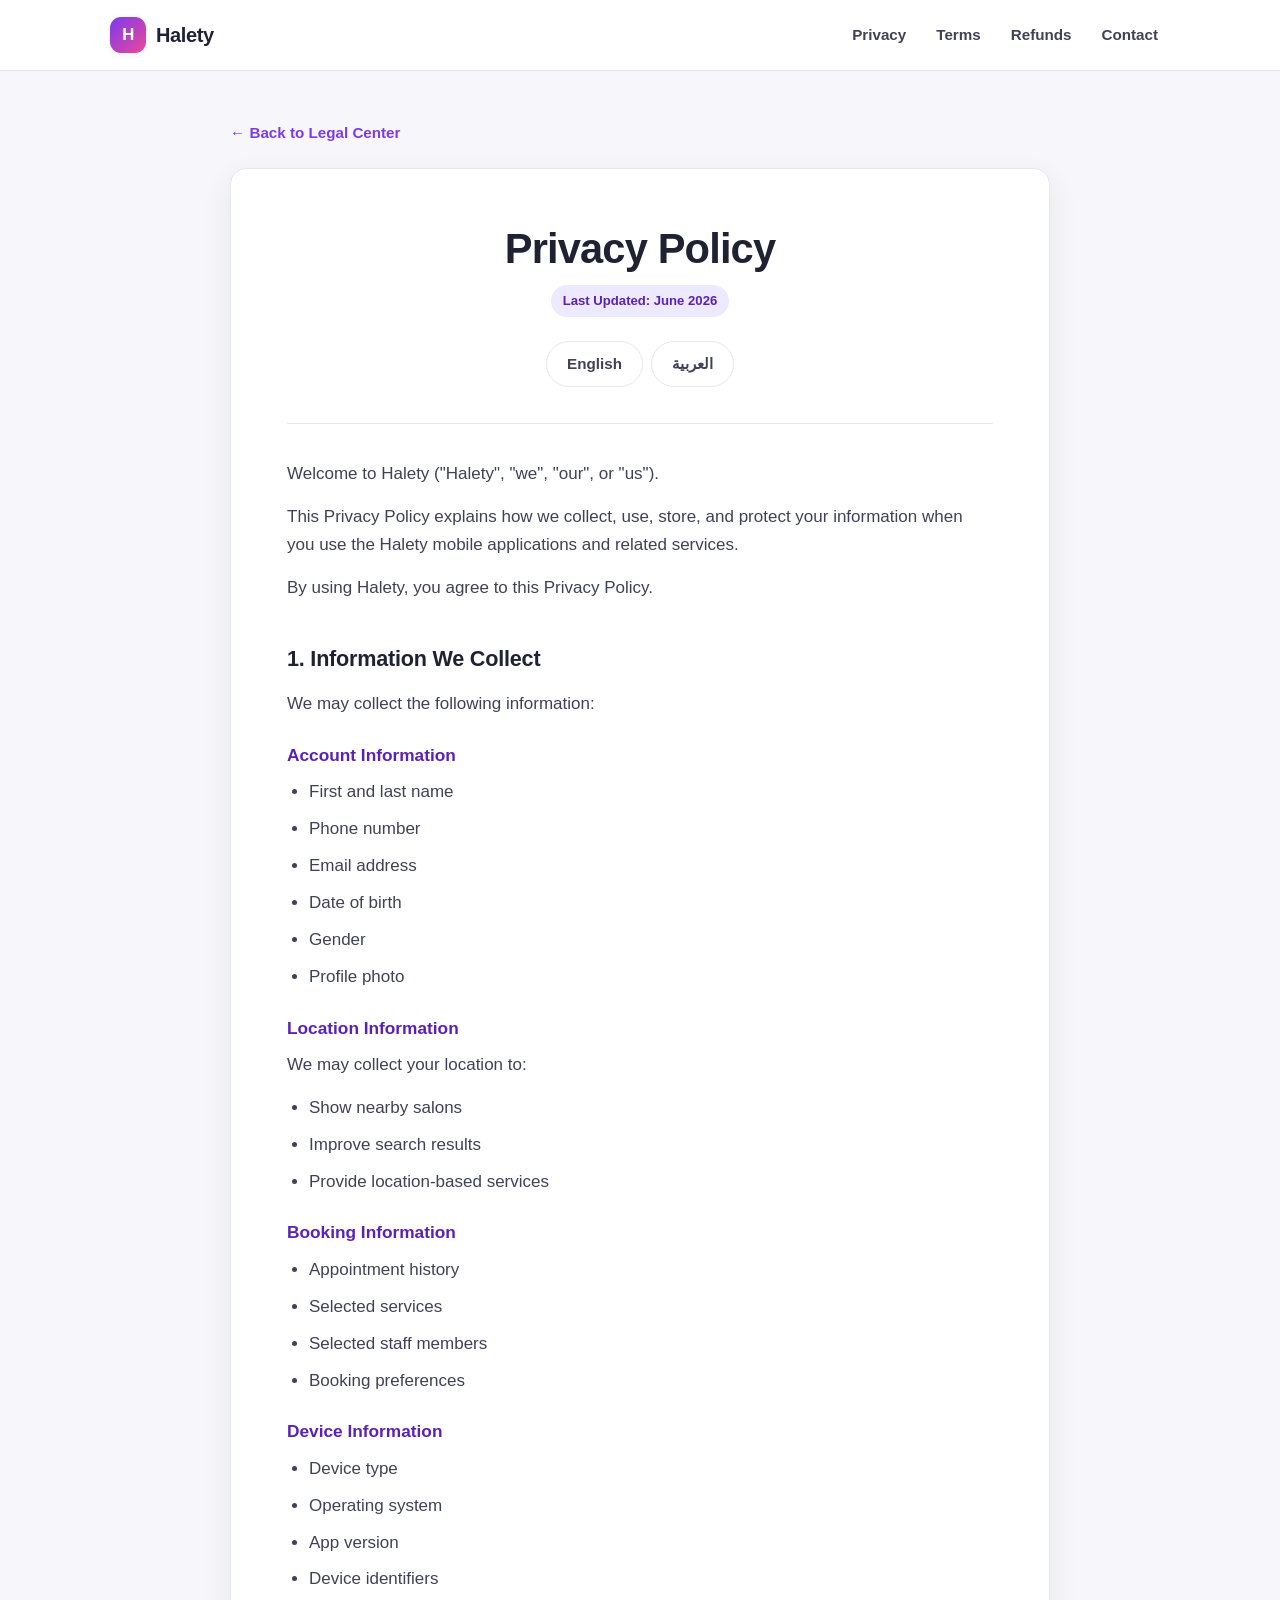
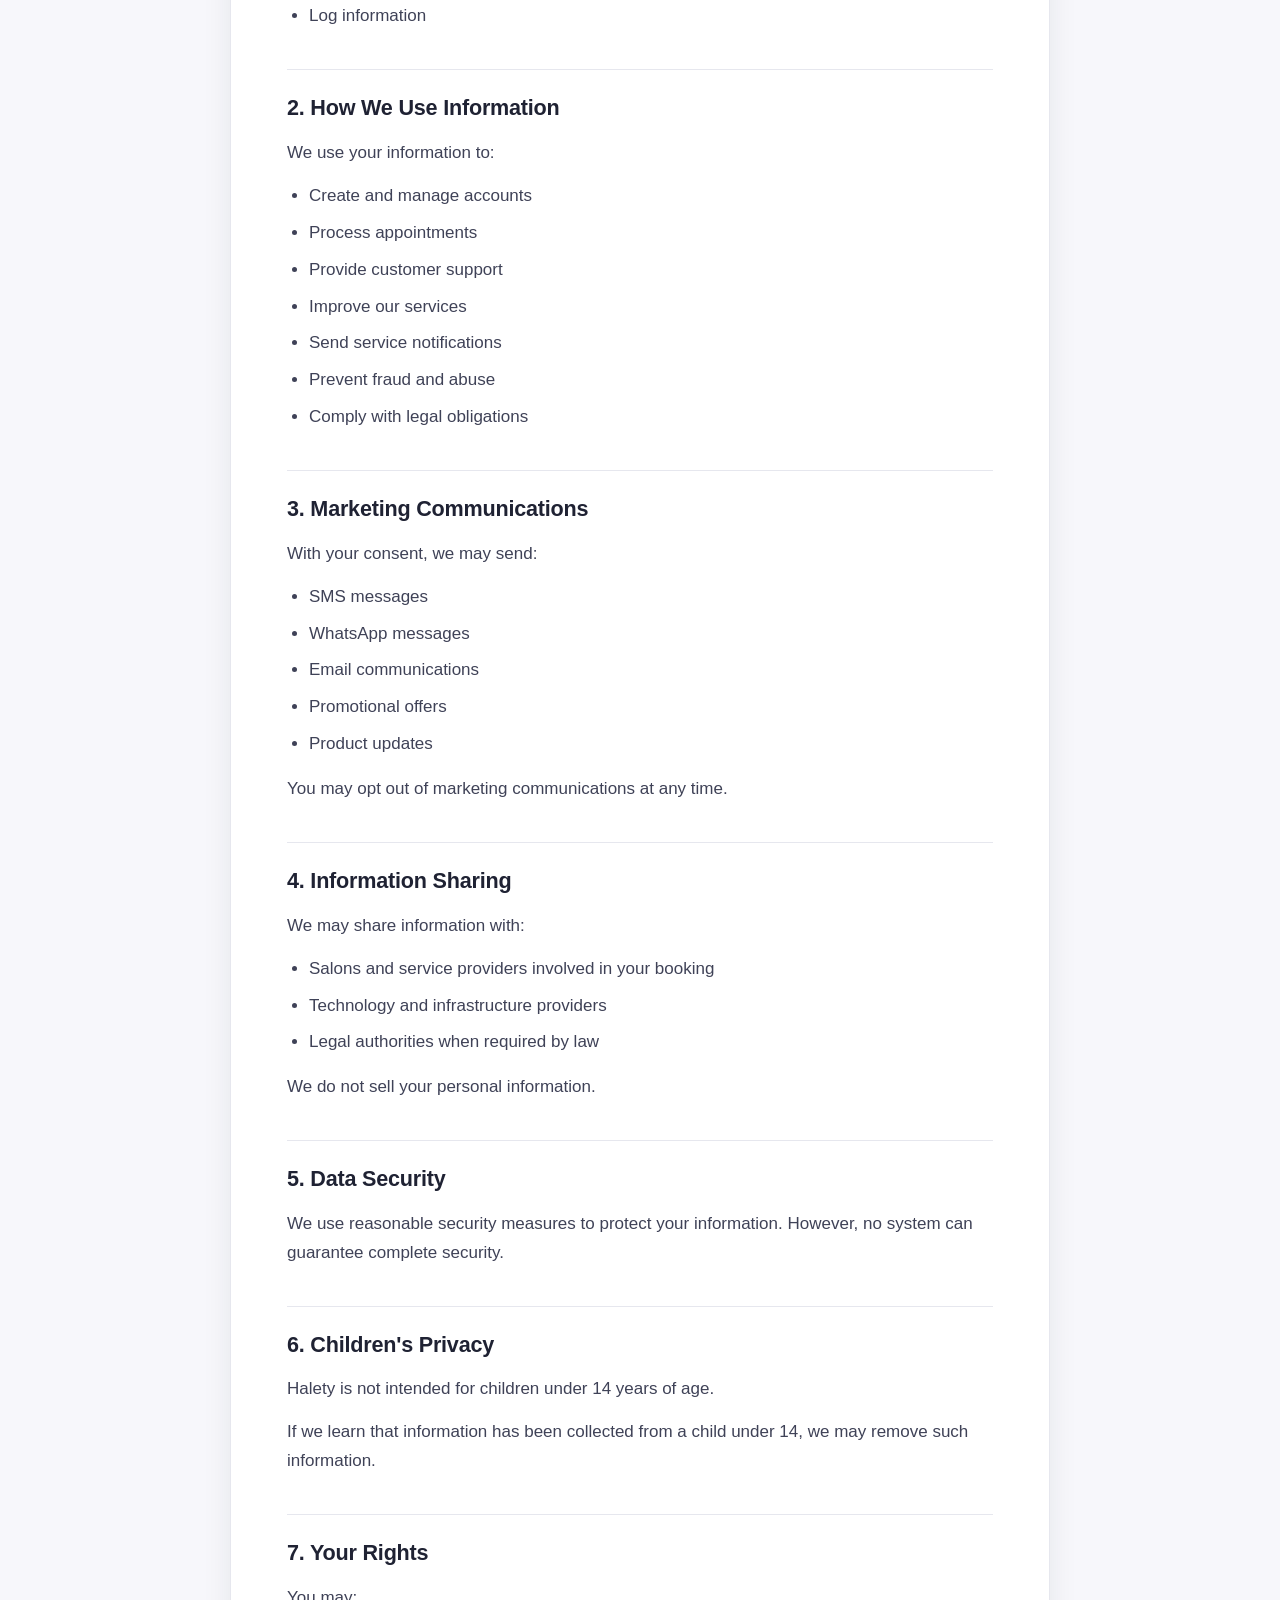
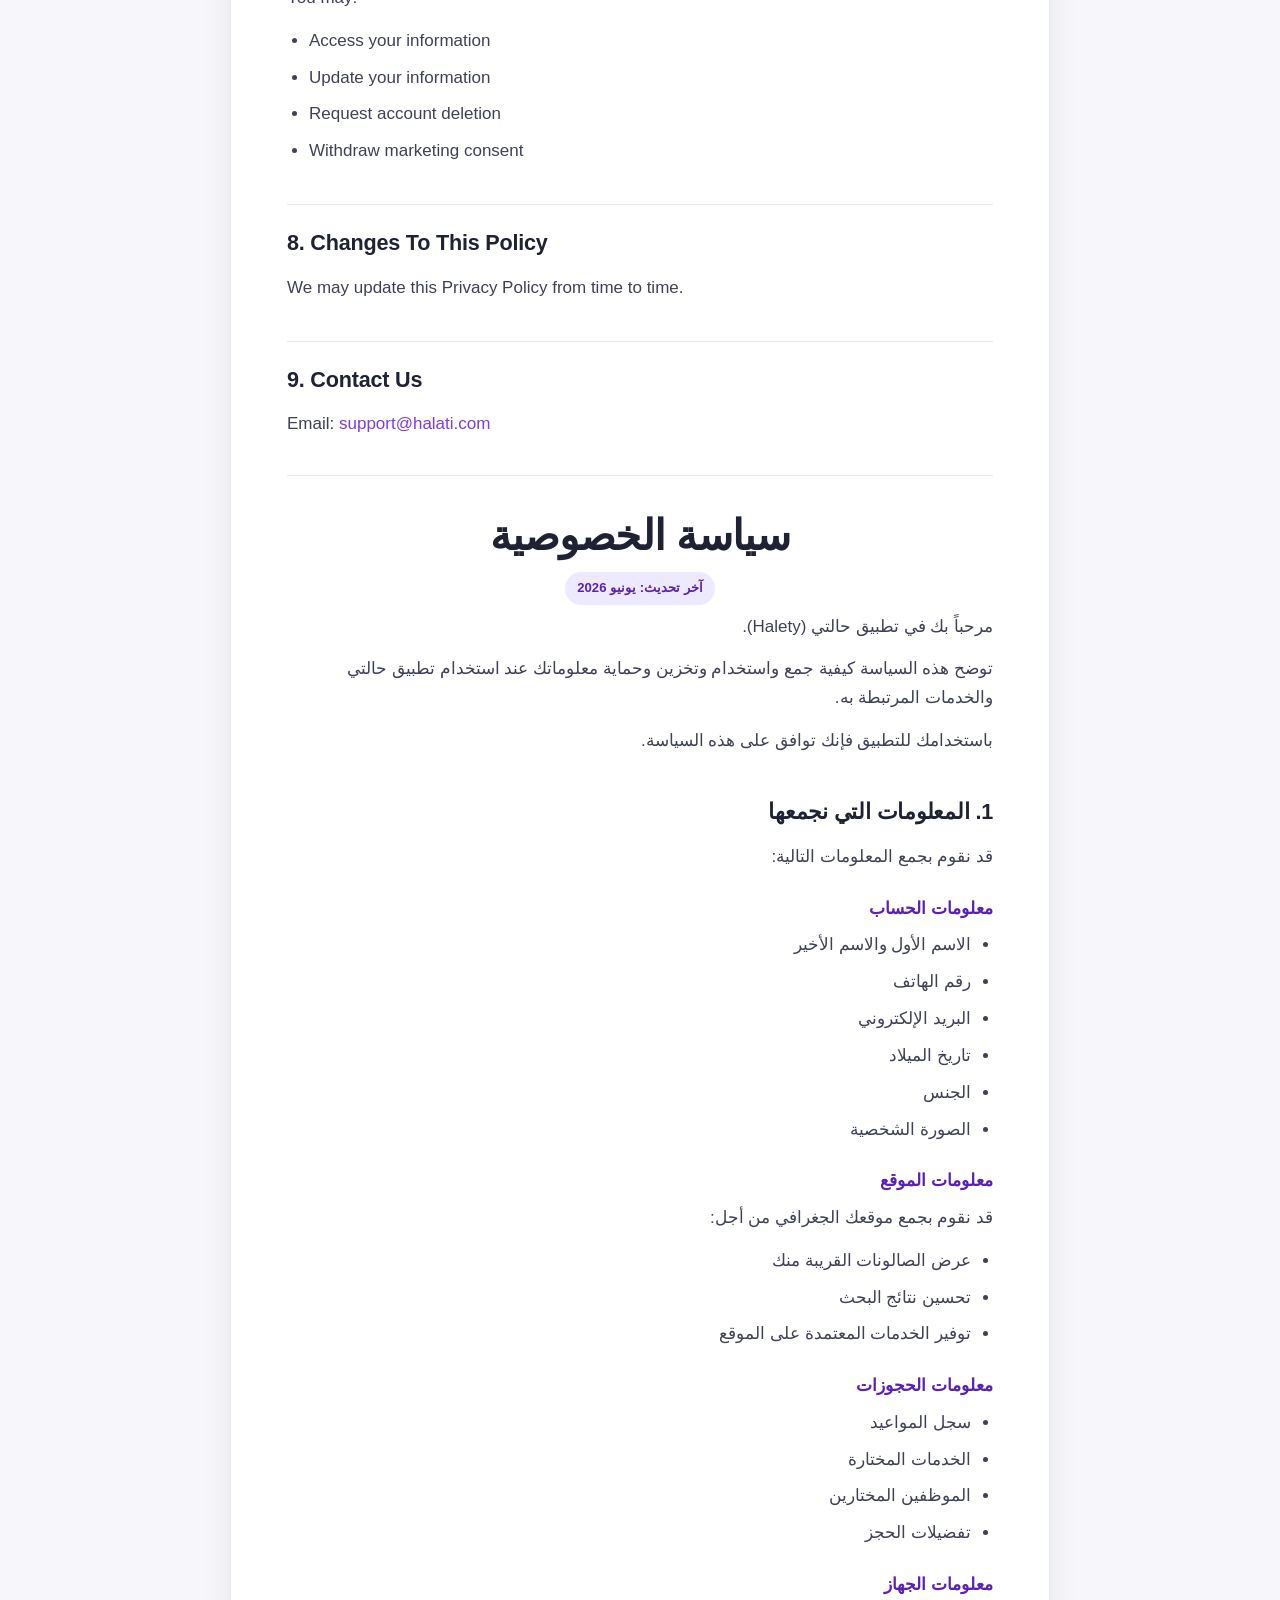
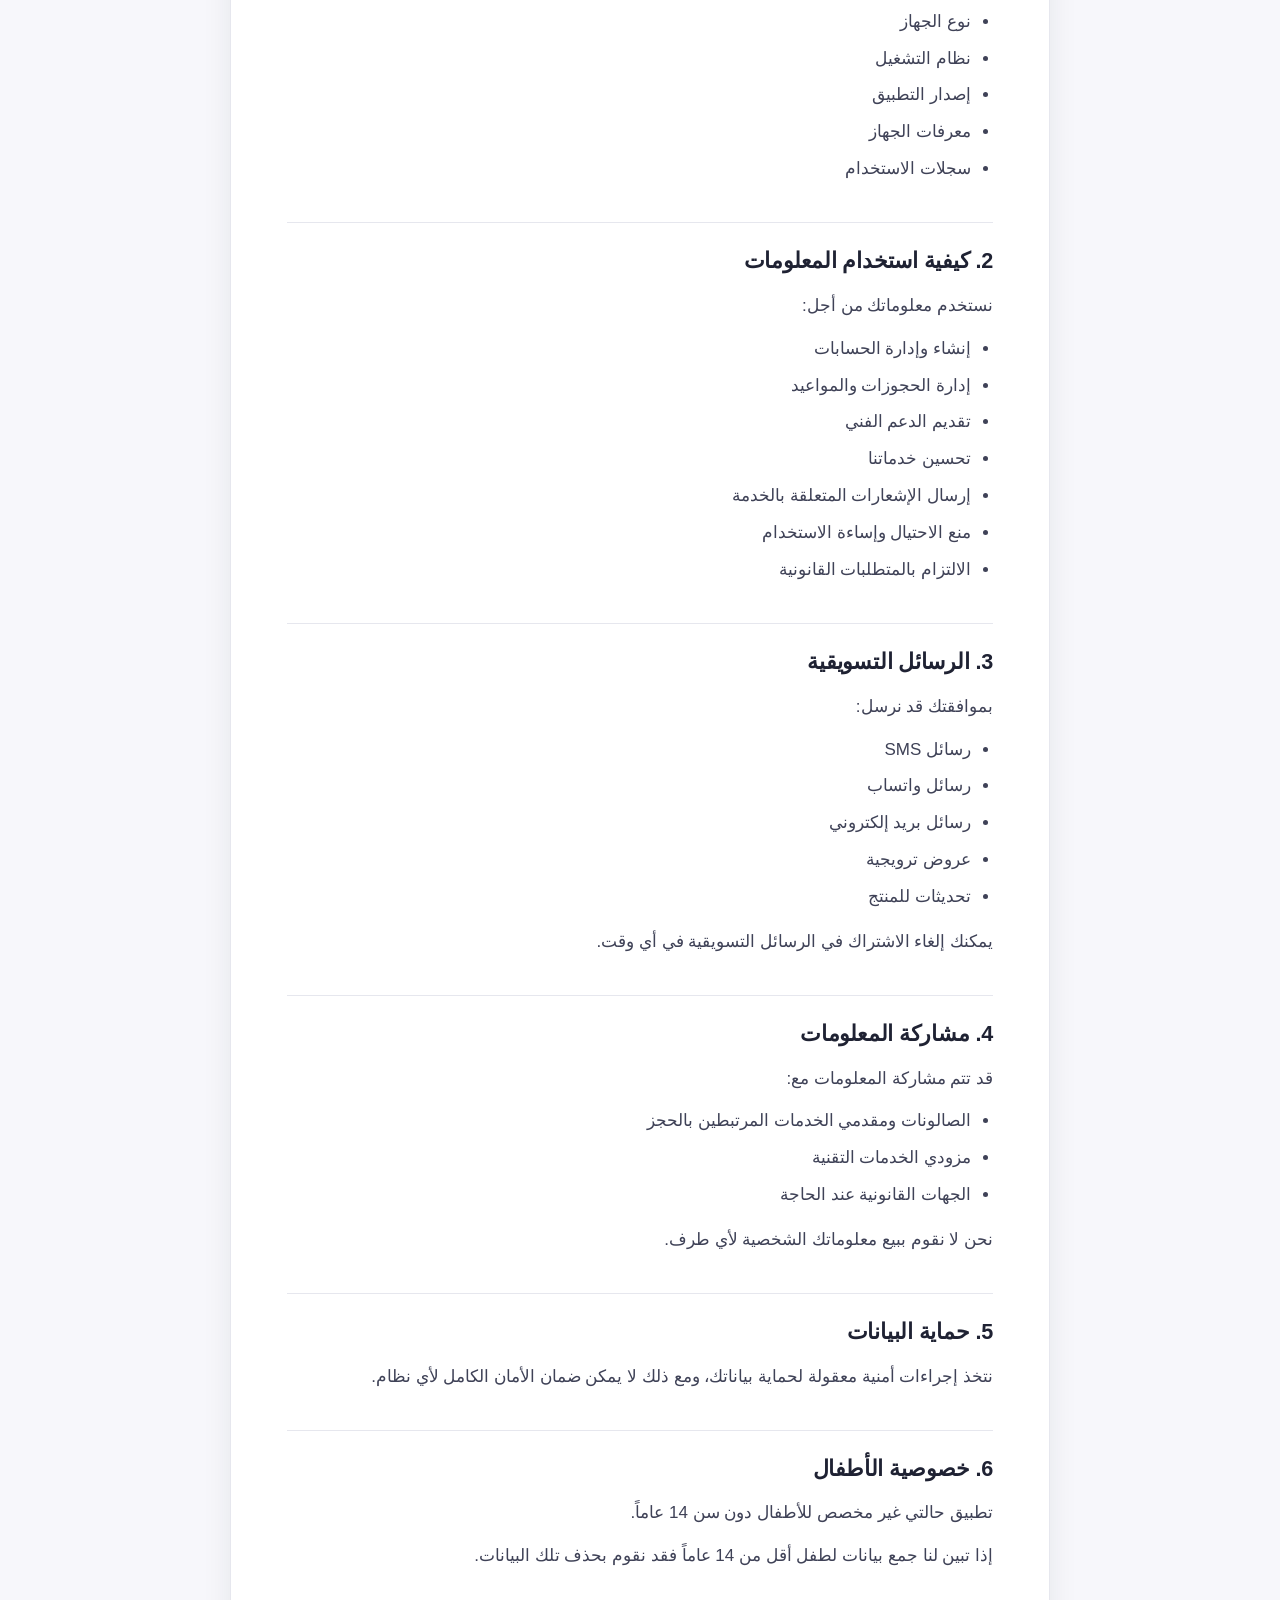
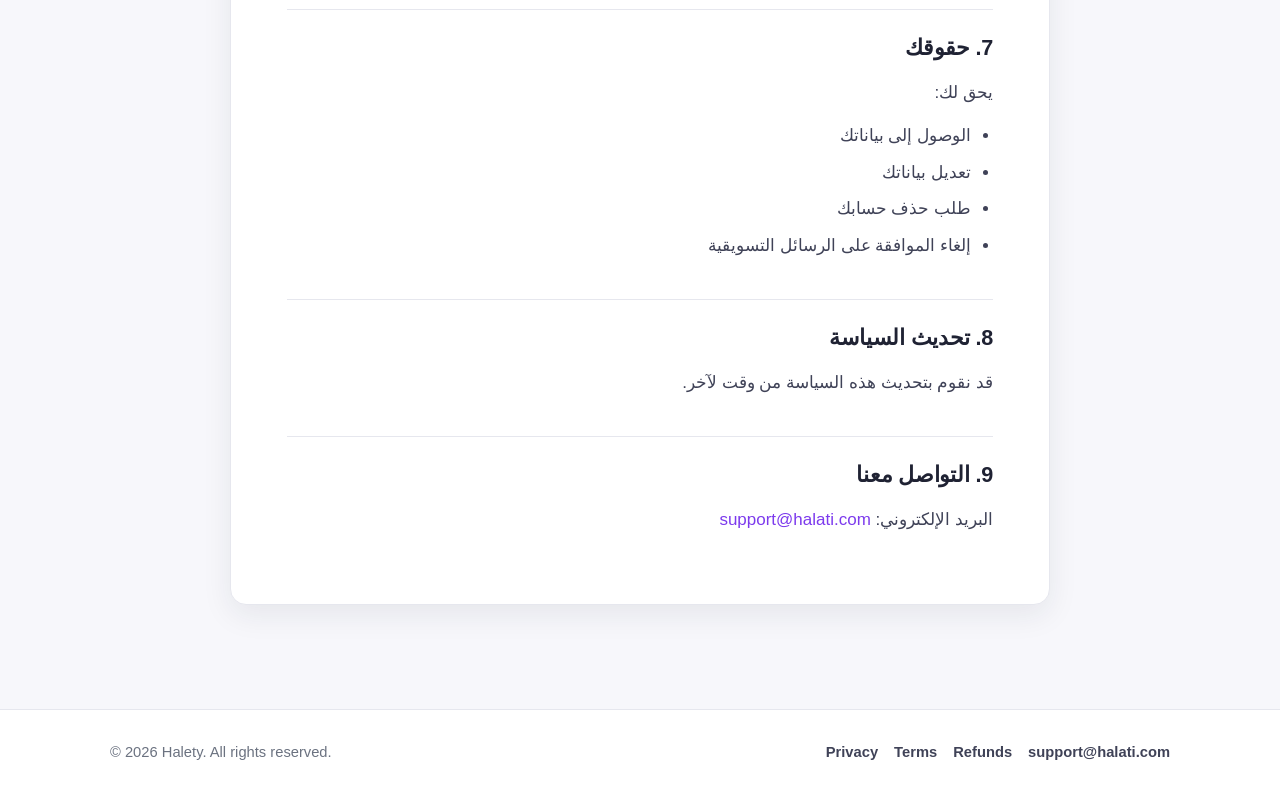
==== privacy-policy/privacy-policy.html @ d693713f "Add refund policy, terms of service, and styles for Halety platform - Created refund-policy.html wit" ====
<!DOCTYPE html>
<html lang="en">
<head>
  <meta charset="UTF-8">
  <meta name="viewport" content="width=device-width, initial-scale=1">
  <title>Privacy Policy — Halety</title>
  <meta name="description" content="Halety Privacy Policy — how we collect, use, store, and protect your information. English and Arabic.">
  <link rel="stylesheet" href="../styles.css">
</head>
<body>

  <header class="site-header">
    <div class="wrap">
      <a class="brand" href="../index.html">
        <span class="logo">H</span>
        <span>Halety</span>
      </a>
      <nav class="nav">
        <a href="../privacy-policy/privacy-policy.html">Privacy</a>
        <a href="../terms-of-service/terms-of-service.html">Terms</a>
        <a href="../refund-policy/refund-policy.html">Refunds</a>
        <a href="mailto:support@halati.com">Contact</a>
      </nav>
    </div>
  </header>

  <main class="page">
    <a class="back" href="../index.html">← Back to Legal Center</a>

    <article class="doc">
      <div class="doc-head">
        <h1>Privacy Policy</h1>
        <span class="updated">Last Updated: June 2026</span>
      </div>

      <div class="lang-switch">
        <a href="#en">English</a>
        <a href="#ar">العربية</a>
      </div>

      <hr class="divider">

      <!-- ============================== ENGLISH ============================== -->
      <section id="en" class="lang-block" lang="en">
        <p class="intro">Welcome to Halety ("Halety", "we", "our", or "us").</p>
        <p>This Privacy Policy explains how we collect, use, store, and protect your information when you use the Halety mobile applications and related services.</p>
        <p>By using Halety, you agree to this Privacy Policy.</p>

        <h2>1. Information We Collect</h2>
        <p>We may collect the following information:</p>

        <h3>Account Information</h3>
        <ul>
          <li>First and last name</li>
          <li>Phone number</li>
          <li>Email address</li>
          <li>Date of birth</li>
          <li>Gender</li>
          <li>Profile photo</li>
        </ul>

        <h3>Location Information</h3>
        <p>We may collect your location to:</p>
        <ul>
          <li>Show nearby salons</li>
          <li>Improve search results</li>
          <li>Provide location-based services</li>
        </ul>

        <h3>Booking Information</h3>
        <ul>
          <li>Appointment history</li>
          <li>Selected services</li>
          <li>Selected staff members</li>
          <li>Booking preferences</li>
        </ul>

        <h3>Device Information</h3>
        <ul>
          <li>Device type</li>
          <li>Operating system</li>
          <li>App version</li>
          <li>Device identifiers</li>
          <li>Log information</li>
        </ul>

        <h2>2. How We Use Information</h2>
        <p>We use your information to:</p>
        <ul>
          <li>Create and manage accounts</li>
          <li>Process appointments</li>
          <li>Provide customer support</li>
          <li>Improve our services</li>
          <li>Send service notifications</li>
          <li>Prevent fraud and abuse</li>
          <li>Comply with legal obligations</li>
        </ul>

        <h2>3. Marketing Communications</h2>
        <p>With your consent, we may send:</p>
        <ul>
          <li>SMS messages</li>
          <li>WhatsApp messages</li>
          <li>Email communications</li>
          <li>Promotional offers</li>
          <li>Product updates</li>
        </ul>
        <p>You may opt out of marketing communications at any time.</p>

        <h2>4. Information Sharing</h2>
        <p>We may share information with:</p>
        <ul>
          <li>Salons and service providers involved in your booking</li>
          <li>Technology and infrastructure providers</li>
          <li>Legal authorities when required by law</li>
        </ul>
        <p>We do not sell your personal information.</p>

        <h2>5. Data Security</h2>
        <p>We use reasonable security measures to protect your information. However, no system can guarantee complete security.</p>

        <h2>6. Children's Privacy</h2>
        <p>Halety is not intended for children under 14 years of age.</p>
        <p>If we learn that information has been collected from a child under 14, we may remove such information.</p>

        <h2>7. Your Rights</h2>
        <p>You may:</p>
        <ul>
          <li>Access your information</li>
          <li>Update your information</li>
          <li>Request account deletion</li>
          <li>Withdraw marketing consent</li>
        </ul>

        <h2>8. Changes To This Policy</h2>
        <p>We may update this Privacy Policy from time to time.</p>

        <h2>9. Contact Us</h2>
        <p>Email: <a href="mailto:support@halati.com">support@halati.com</a></p>
      </section>

      <hr class="divider">

      <!-- ============================== ARABIC ============================== -->
      <section id="ar" class="lang-block" lang="ar" dir="rtl">
        <div class="doc-head">
          <h1>سياسة الخصوصية</h1>
          <span class="updated">آخر تحديث: يونيو 2026</span>
        </div>

        <p class="intro">مرحباً بك في تطبيق حالتي (Halety).</p>
        <p>توضح هذه السياسة كيفية جمع واستخدام وتخزين وحماية معلوماتك عند استخدام تطبيق حالتي والخدمات المرتبطة به.</p>
        <p>باستخدامك للتطبيق فإنك توافق على هذه السياسة.</p>

        <h2>1. المعلومات التي نجمعها</h2>
        <p>قد نقوم بجمع المعلومات التالية:</p>

        <h3>معلومات الحساب</h3>
        <ul>
          <li>الاسم الأول والاسم الأخير</li>
          <li>رقم الهاتف</li>
          <li>البريد الإلكتروني</li>
          <li>تاريخ الميلاد</li>
          <li>الجنس</li>
          <li>الصورة الشخصية</li>
        </ul>

        <h3>معلومات الموقع</h3>
        <p>قد نقوم بجمع موقعك الجغرافي من أجل:</p>
        <ul>
          <li>عرض الصالونات القريبة منك</li>
          <li>تحسين نتائج البحث</li>
          <li>توفير الخدمات المعتمدة على الموقع</li>
        </ul>

        <h3>معلومات الحجوزات</h3>
        <ul>
          <li>سجل المواعيد</li>
          <li>الخدمات المختارة</li>
          <li>الموظفين المختارين</li>
          <li>تفضيلات الحجز</li>
        </ul>

        <h3>معلومات الجهاز</h3>
        <ul>
          <li>نوع الجهاز</li>
          <li>نظام التشغيل</li>
          <li>إصدار التطبيق</li>
          <li>معرفات الجهاز</li>
          <li>سجلات الاستخدام</li>
        </ul>

        <h2>2. كيفية استخدام المعلومات</h2>
        <p>نستخدم معلوماتك من أجل:</p>
        <ul>
          <li>إنشاء وإدارة الحسابات</li>
          <li>إدارة الحجوزات والمواعيد</li>
          <li>تقديم الدعم الفني</li>
          <li>تحسين خدماتنا</li>
          <li>إرسال الإشعارات المتعلقة بالخدمة</li>
          <li>منع الاحتيال وإساءة الاستخدام</li>
          <li>الالتزام بالمتطلبات القانونية</li>
        </ul>

        <h2>3. الرسائل التسويقية</h2>
        <p>بموافقتك قد نرسل:</p>
        <ul>
          <li>رسائل SMS</li>
          <li>رسائل واتساب</li>
          <li>رسائل بريد إلكتروني</li>
          <li>عروض ترويجية</li>
          <li>تحديثات للمنتج</li>
        </ul>
        <p>يمكنك إلغاء الاشتراك في الرسائل التسويقية في أي وقت.</p>

        <h2>4. مشاركة المعلومات</h2>
        <p>قد تتم مشاركة المعلومات مع:</p>
        <ul>
          <li>الصالونات ومقدمي الخدمات المرتبطين بالحجز</li>
          <li>مزودي الخدمات التقنية</li>
          <li>الجهات القانونية عند الحاجة</li>
        </ul>
        <p>نحن لا نقوم ببيع معلوماتك الشخصية لأي طرف.</p>

        <h2>5. حماية البيانات</h2>
        <p>نتخذ إجراءات أمنية معقولة لحماية بياناتك، ومع ذلك لا يمكن ضمان الأمان الكامل لأي نظام.</p>

        <h2>6. خصوصية الأطفال</h2>
        <p>تطبيق حالتي غير مخصص للأطفال دون سن 14 عاماً.</p>
        <p>إذا تبين لنا جمع بيانات لطفل أقل من 14 عاماً فقد نقوم بحذف تلك البيانات.</p>

        <h2>7. حقوقك</h2>
        <p>يحق لك:</p>
        <ul>
          <li>الوصول إلى بياناتك</li>
          <li>تعديل بياناتك</li>
          <li>طلب حذف حسابك</li>
          <li>إلغاء الموافقة على الرسائل التسويقية</li>
        </ul>

        <h2>8. تحديث السياسة</h2>
        <p>قد نقوم بتحديث هذه السياسة من وقت لآخر.</p>

        <h2>9. التواصل معنا</h2>
        <p>البريد الإلكتروني: <a href="mailto:support@halati.com">support@halati.com</a></p>
      </section>
    </article>
  </main>

  <footer class="site-footer">
    <div class="wrap">
      <span>© 2026 Halety. All rights reserved.</span>
      <span class="links">
        <a href="../privacy-policy/privacy-policy.html">Privacy</a>
        <a href="../terms-of-service/terms-of-service.html">Terms</a>
        <a href="../refund-policy/refund-policy.html">Refunds</a>
        <a href="mailto:support@halati.com">support@halati.com</a>
      </span>
    </div>
  </footer>

</body>
</html>
---- styles.css ----
/* ==========================================================================
   Halety — Shared Stylesheet
   Pure CSS, mobile-first, no JavaScript required.
   ========================================================================== */

:root {
  --brand:        #7c3aed;   /* violet 600 */
  --brand-dark:   #5b21b6;   /* violet 800 */
  --brand-light:  #ede9fe;   /* violet 100 */
  --accent:       #ec4899;   /* pink 500  */
  --ink:          #1f2233;   /* headings  */
  --body:         #3f4257;   /* body text */
  --muted:        #6b7280;   /* secondary */
  --line:         #e6e7ee;   /* borders   */
  --bg:           #f7f7fb;   /* page bg   */
  --card:         #ffffff;   /* surfaces  */
  --radius:       16px;
  --maxw:         860px;
  --shadow:       0 10px 30px rgba(31, 34, 51, 0.08);
  --shadow-sm:    0 2px 8px rgba(31, 34, 51, 0.06);
}

* { box-sizing: border-box; }

html { scroll-behavior: smooth; -webkit-text-size-adjust: 100%; }

body {
  margin: 0;
  font-family: "Segoe UI", Roboto, "Helvetica Neue", Arial,
               "Apple Color Emoji", "Segoe UI Emoji", sans-serif;
  color: var(--body);
  background: var(--bg);
  line-height: 1.7;
  font-size: 17px;
  -webkit-font-smoothing: antialiased;
  text-rendering: optimizeLegibility;
}

img { max-width: 100%; display: block; }

a { color: var(--brand); text-decoration: none; }
a:hover { text-decoration: underline; }

/* ----------------------------------------------------------- Site header */
.site-header {
  position: sticky;
  top: 0;
  z-index: 50;
  background: rgba(255, 255, 255, 0.92);
  backdrop-filter: saturate(180%) blur(10px);
  border-bottom: 1px solid var(--line);
}

.site-header .wrap {
  display: flex;
  align-items: center;
  justify-content: space-between;
  gap: 16px;
  max-width: 1100px;
  margin: 0 auto;
  padding: 14px 20px;
}

.brand {
  display: inline-flex;
  align-items: center;
  gap: 10px;
  font-weight: 800;
  font-size: 1.25rem;
  color: var(--ink);
  letter-spacing: -0.02em;
}
.brand:hover { text-decoration: none; }

.brand .logo {
  width: 36px;
  height: 36px;
  border-radius: 11px;
  background: linear-gradient(135deg, var(--brand), var(--accent));
  color: #fff;
  display: grid;
  place-items: center;
  font-size: 1.05rem;
  font-weight: 800;
  box-shadow: var(--shadow-sm);
}

.nav {
  display: flex;
  flex-wrap: wrap;
  gap: 6px;
}
.nav a {
  color: var(--body);
  font-size: 0.95rem;
  font-weight: 600;
  padding: 8px 12px;
  border-radius: 10px;
}
.nav a:hover { background: var(--brand-light); color: var(--brand-dark); text-decoration: none; }

/* ------------------------------------------------------------------- Hero */
.hero {
  background:
    radial-gradient(1200px 400px at 80% -10%, rgba(236, 72, 153, 0.18), transparent 60%),
    linear-gradient(135deg, var(--brand-dark), var(--brand));
  color: #fff;
  text-align: center;
  padding: 84px 20px 96px;
}
.hero h1 {
  margin: 0 0 14px;
  font-size: clamp(2rem, 6vw, 3.25rem);
  line-height: 1.1;
  letter-spacing: -0.03em;
  font-weight: 800;
}
.hero p {
  margin: 0 auto;
  max-width: 600px;
  font-size: clamp(1rem, 2.5vw, 1.2rem);
  color: rgba(255, 255, 255, 0.9);
}
.hero .pill {
  display: inline-block;
  margin-bottom: 22px;
  padding: 6px 14px;
  border-radius: 999px;
  background: rgba(255, 255, 255, 0.15);
  border: 1px solid rgba(255, 255, 255, 0.25);
  font-size: 0.85rem;
  font-weight: 600;
  letter-spacing: 0.02em;
}

/* ---------------------------------------------------------- Policy cards */
.cards {
  max-width: 1100px;
  margin: -56px auto 0;
  padding: 0 20px 40px;
  display: grid;
  grid-template-columns: repeat(auto-fit, minmax(260px, 1fr));
  gap: 22px;
}
.card {
  background: var(--card);
  border: 1px solid var(--line);
  border-radius: var(--radius);
  padding: 26px 24px;
  box-shadow: var(--shadow);
  display: flex;
  flex-direction: column;
  transition: transform 0.18s ease, box-shadow 0.18s ease;
}
.card:hover { transform: translateY(-4px); box-shadow: 0 18px 40px rgba(31,34,51,0.12); }
.card .icon {
  width: 46px;
  height: 46px;
  border-radius: 12px;
  background: var(--brand-light);
  color: var(--brand-dark);
  display: grid;
  place-items: center;
  font-size: 1.4rem;
  margin-bottom: 16px;
}
.card h3 { margin: 0 0 8px; color: var(--ink); font-size: 1.2rem; }
.card p  { margin: 0 0 18px; color: var(--muted); font-size: 0.98rem; }
.card .more {
  margin-top: auto;
  font-weight: 700;
  font-size: 0.95rem;
}
.card a.cover { color: inherit; }
.card a.cover:hover { text-decoration: none; }

/* --------------------------------------------------------- Content shell */
.page {
  max-width: var(--maxw);
  margin: 0 auto;
  padding: 48px 20px 64px;
}

.doc {
  background: var(--card);
  border: 1px solid var(--line);
  border-radius: var(--radius);
  box-shadow: var(--shadow);
  padding: clamp(28px, 5vw, 56px);
}

.doc-head { text-align: center; margin-bottom: 8px; }
.doc-head h1 {
  margin: 0 0 6px;
  font-size: clamp(1.8rem, 5vw, 2.6rem);
  color: var(--ink);
  letter-spacing: -0.02em;
  line-height: 1.15;
}
.updated {
  display: inline-block;
  margin-top: 6px;
  padding: 5px 12px;
  border-radius: 999px;
  background: var(--brand-light);
  color: var(--brand-dark);
  font-size: 0.82rem;
  font-weight: 700;
}

.intro {
  margin: 22px 0 8px;
  color: var(--body);
}

.divider { height: 1px; background: var(--line); border: 0; margin: 36px 0; }

/* Document typography */
.doc h2 {
  margin: 38px 0 12px;
  padding-top: 20px;
  border-top: 1px solid var(--line);
  font-size: 1.35rem;
  color: var(--ink);
  letter-spacing: -0.01em;
}
.doc h2:first-of-type { border-top: 0; padding-top: 0; }
.doc h3 {
  margin: 22px 0 8px;
  font-size: 1.08rem;
  color: var(--brand-dark);
}
.doc p { margin: 0 0 14px; }
.doc ul { margin: 0 0 16px; padding-inline-start: 22px; }
.doc li { margin: 0 0 8px; }
.doc strong { color: var(--ink); }

/* Language switch tabs (anchor based, no JS) */
.lang-switch {
  display: flex;
  justify-content: center;
  gap: 8px;
  margin: 24px 0 10px;
  flex-wrap: wrap;
}
.lang-switch a {
  padding: 9px 20px;
  border-radius: 999px;
  border: 1px solid var(--line);
  background: #fff;
  color: var(--body);
  font-weight: 700;
  font-size: 0.95rem;
}
.lang-switch a:hover { background: var(--brand-light); color: var(--brand-dark); text-decoration: none; }

.lang-block { scroll-margin-top: 80px; }

/* RTL / Arabic block */
[dir="rtl"] {
  direction: rtl;
  text-align: right;
  font-family: "Segoe UI", Tahoma, "Geeza Pro", "Arial", sans-serif;
}
[dir="rtl"] .doc-head { text-align: center; }
[dir="rtl"] .doc ul { padding-inline-start: 22px; }

/* Back link */
.back {
  display: inline-flex;
  align-items: center;
  gap: 6px;
  margin-bottom: 22px;
  font-weight: 700;
  font-size: 0.95rem;
}

/* ----------------------------------------------------------------- Footer */
.site-footer {
  border-top: 1px solid var(--line);
  background: #fff;
  margin-top: 40px;
}
.site-footer .wrap {
  max-width: 1100px;
  margin: 0 auto;
  padding: 30px 20px;
  display: flex;
  flex-wrap: wrap;
  align-items: center;
  justify-content: space-between;
  gap: 16px;
  color: var(--muted);
  font-size: 0.92rem;
}
.site-footer .links { display: flex; flex-wrap: wrap; gap: 16px; }
.site-footer .links a { color: var(--body); font-weight: 600; }

/* ------------------------------------------------------------ Responsive */
@media (max-width: 600px) {
  body { font-size: 16px; }
  .hero { padding: 64px 18px 80px; }
  .nav { display: none; }            /* keep header clean on small screens */
  .site-header .wrap { justify-content: center; }
}
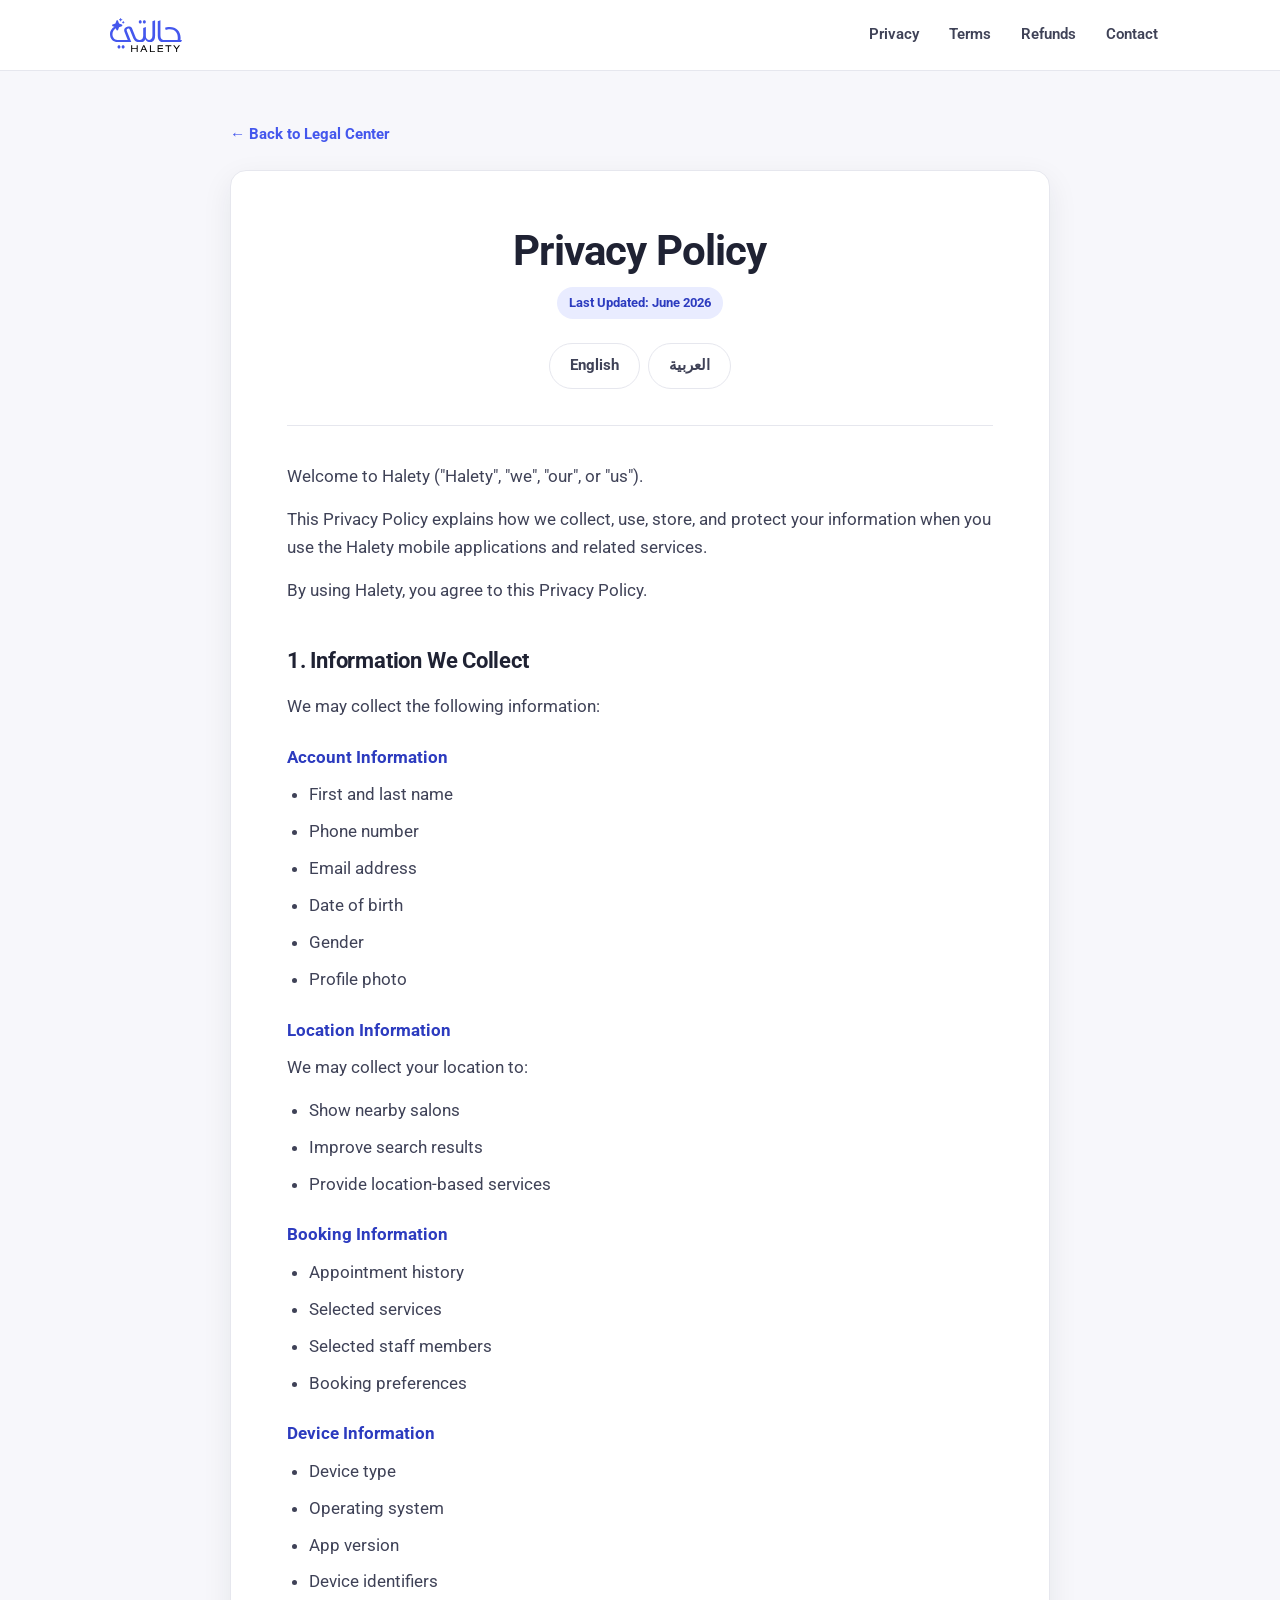
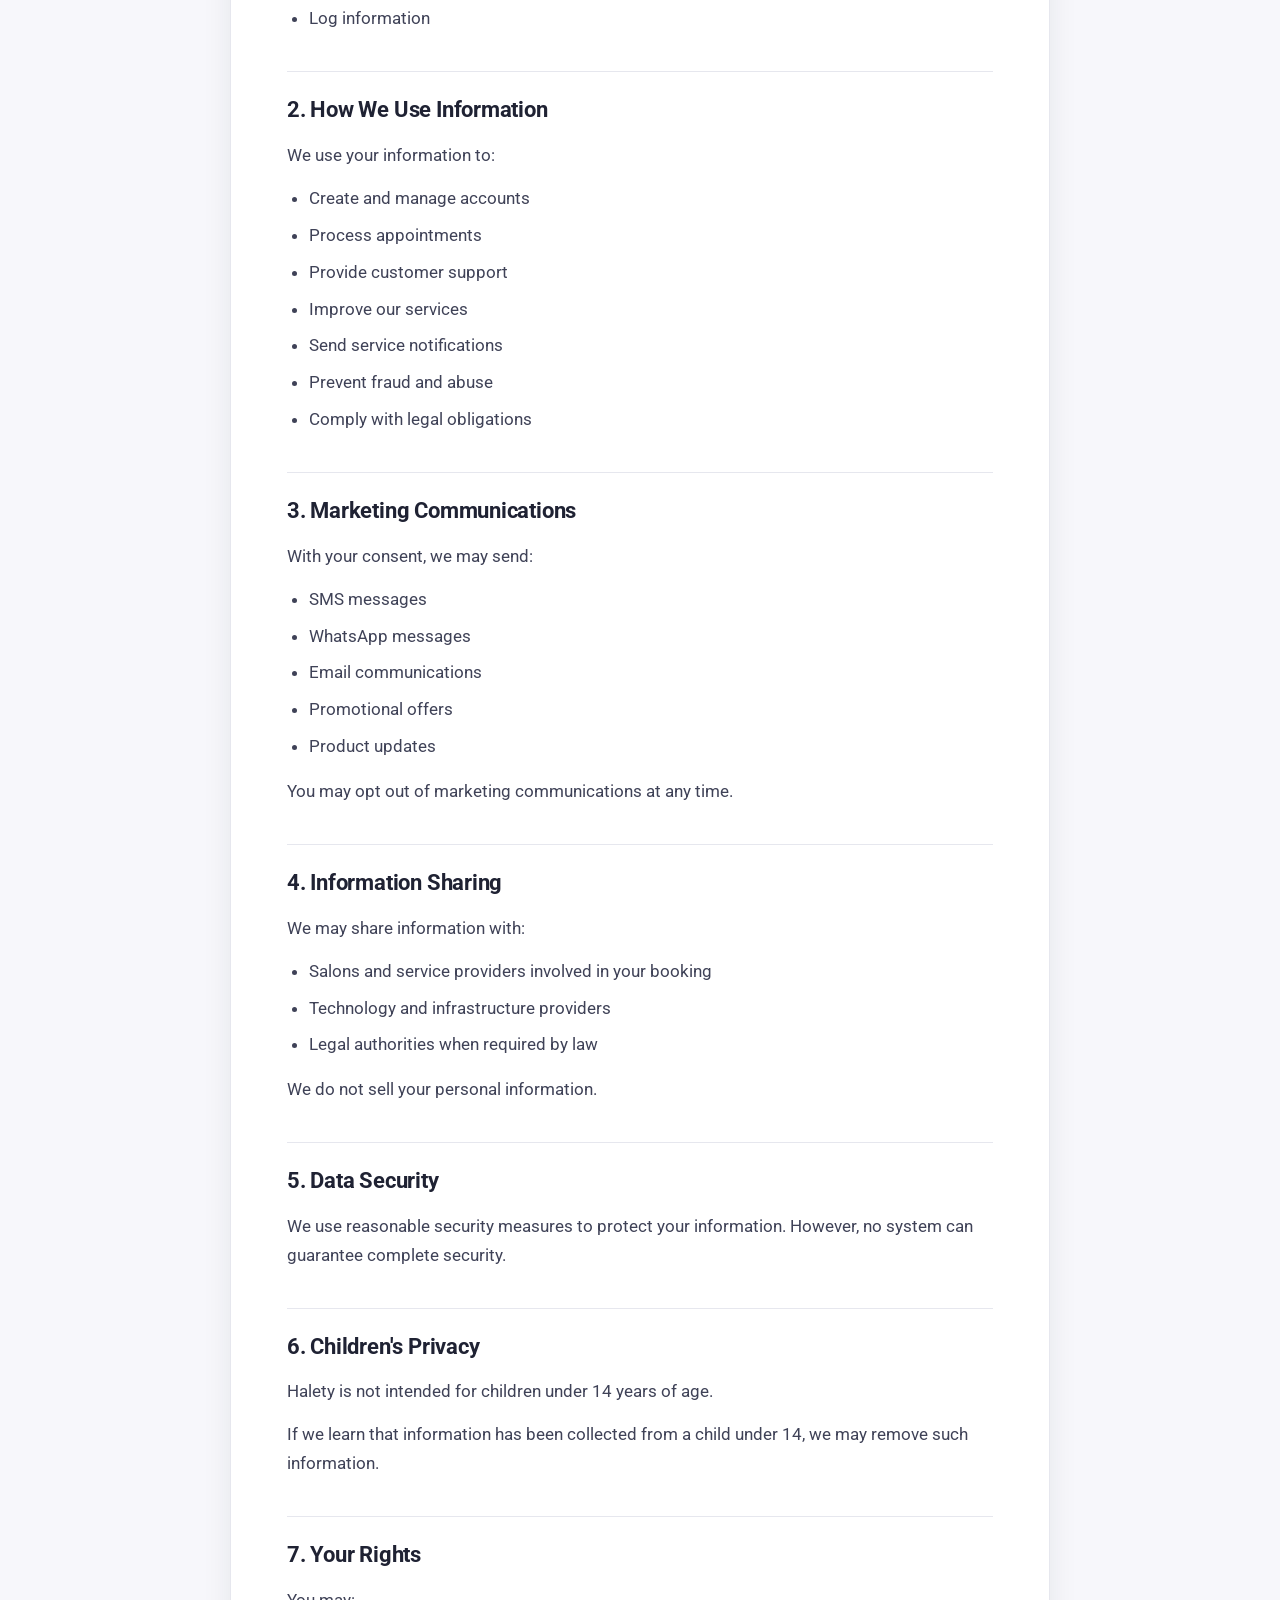
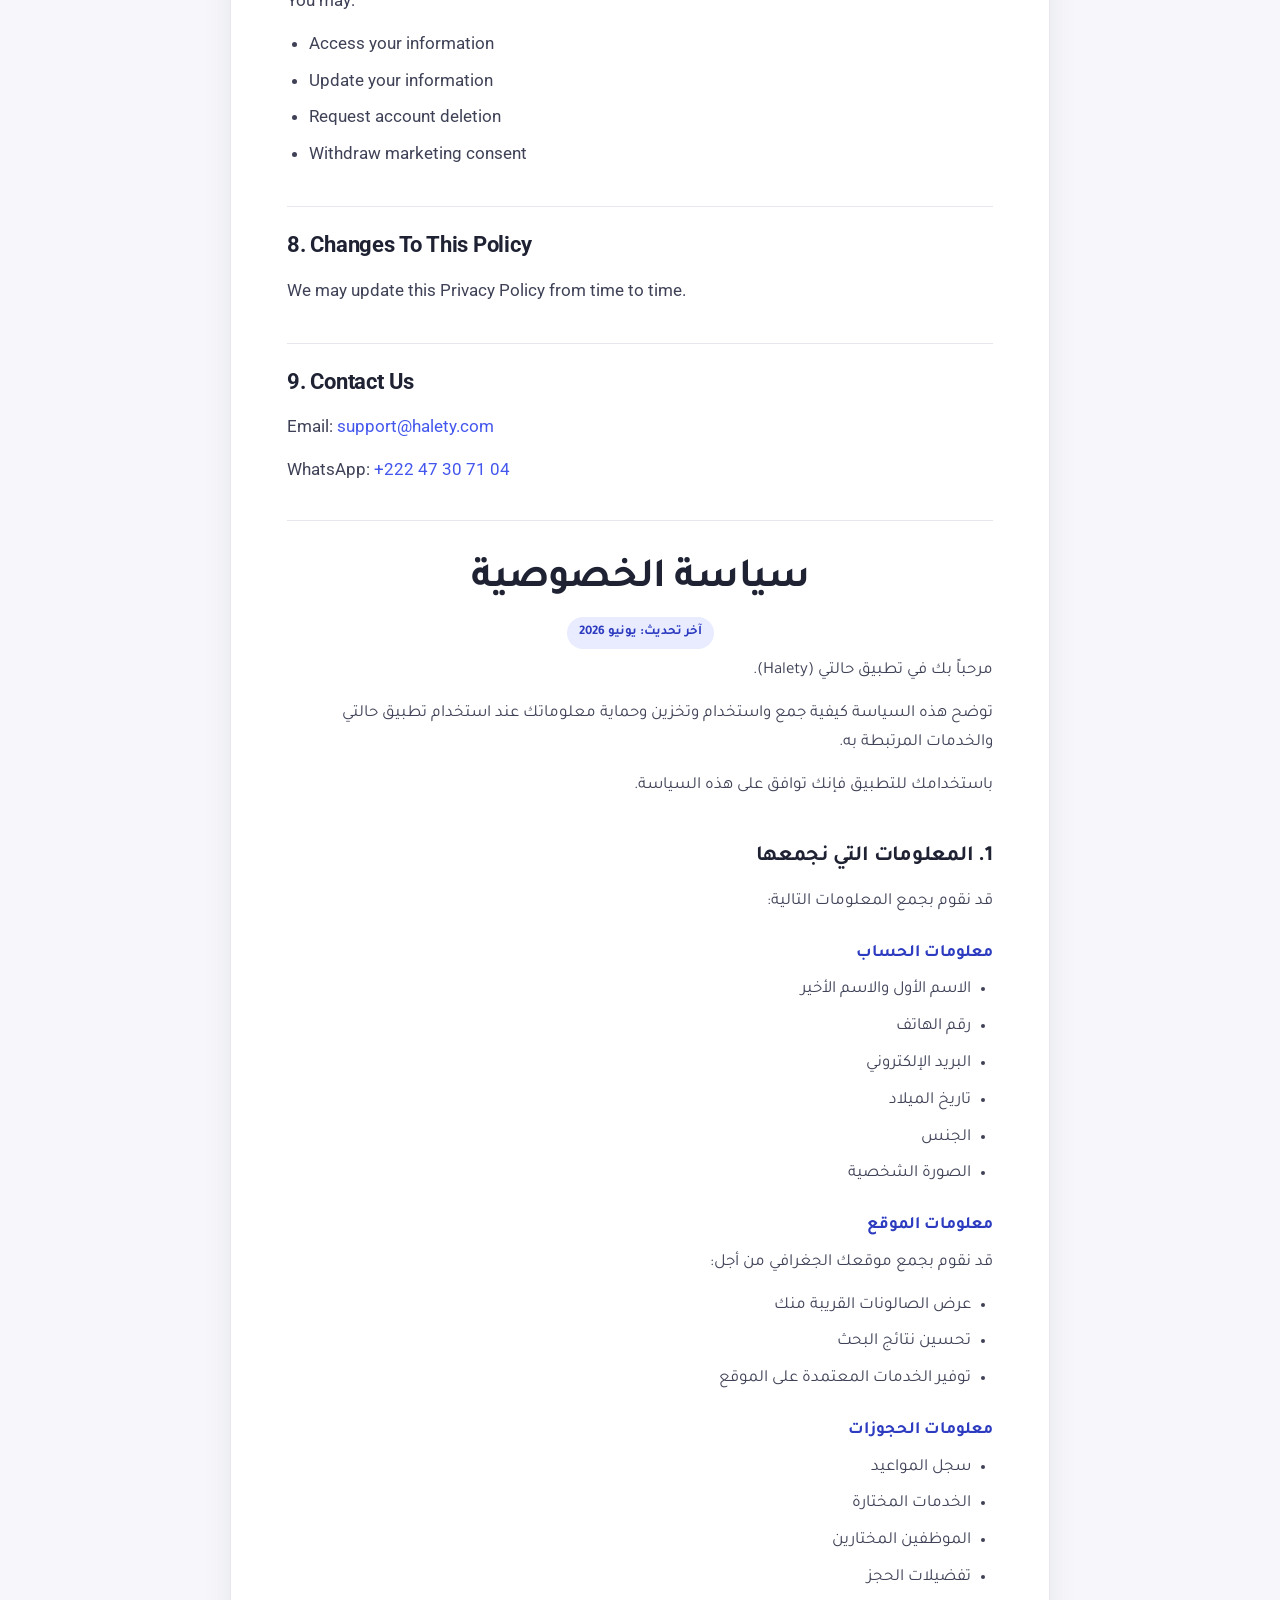
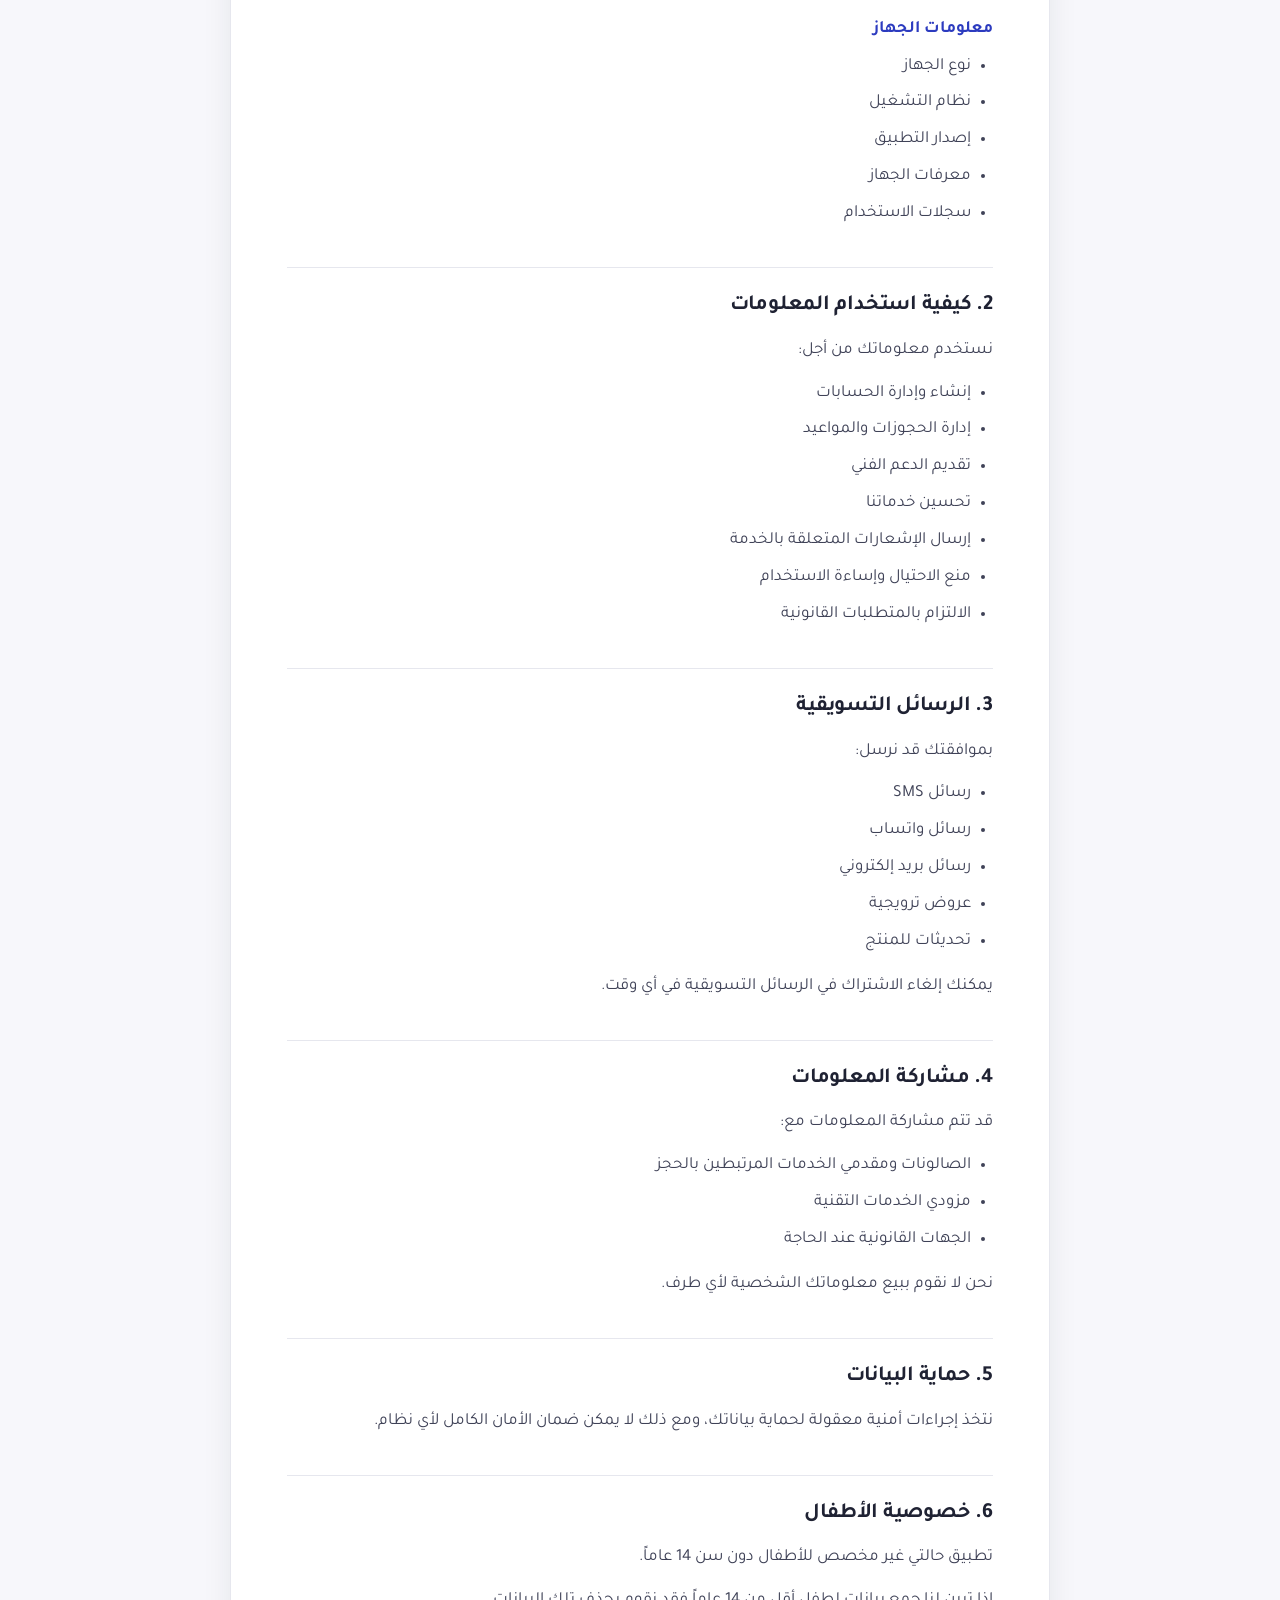
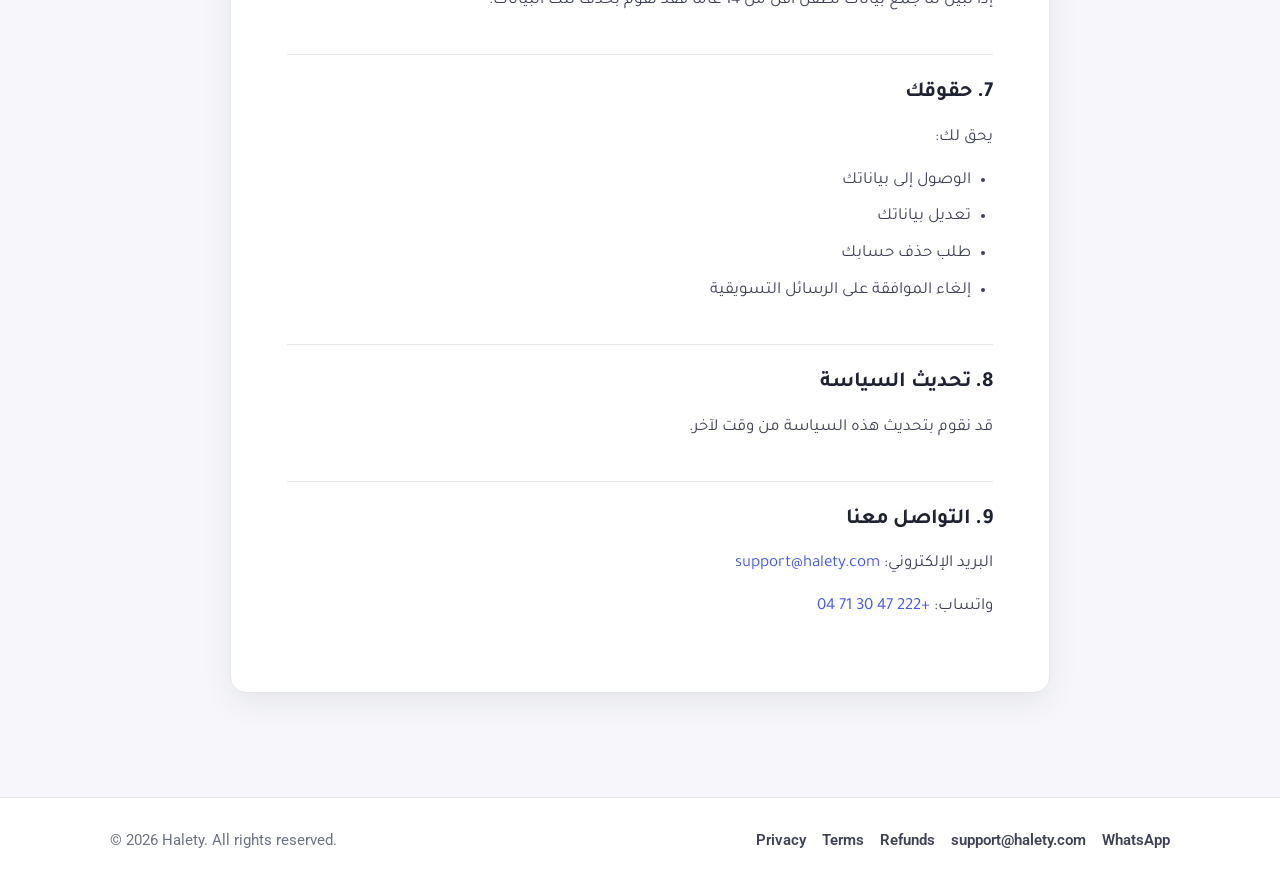
==== commit df7e1d3f: "feat: Update branding and contact information across all pages - Changed logo from text to SVG image" ====
--- a/privacy-policy/privacy-policy.html
+++ b/privacy-policy/privacy-policy.html
@@ -5,6 +5,9 @@
   <meta name="viewport" content="width=device-width, initial-scale=1">
   <title>Privacy Policy — Halety</title>
   <meta name="description" content="Halety Privacy Policy — how we collect, use, store, and protect your information. English and Arabic.">
+  <link rel="preconnect" href="https://fonts.googleapis.com">
+  <link rel="preconnect" href="https://fonts.gstatic.com" crossorigin>
+  <link href="https://fonts.googleapis.com/css2?family=Domine:wght@400;500;600;700&family=Roboto:wght@400;500;700;900&family=Tajawal:wght@400;500;700;800&display=swap" rel="stylesheet">
   <link rel="stylesheet" href="../styles.css">
 </head>
 <body>
@@ -12,14 +15,13 @@
   <header class="site-header">
     <div class="wrap">
       <a class="brand" href="../index.html">
-        <span class="logo">H</span>
-        <span>Halety</span>
+        <img class="logo" src="../assets/halety-logo.svg" alt="Halety">
       </a>
       <nav class="nav">
         <a href="../privacy-policy/privacy-policy.html">Privacy</a>
         <a href="../terms-of-service/terms-of-service.html">Terms</a>
         <a href="../refund-policy/refund-policy.html">Refunds</a>
-        <a href="mailto:support@halati.com">Contact</a>
+        <a href="mailto:support@halety.com">Contact</a>
       </nav>
     </div>
   </header>
@@ -136,7 +138,8 @@
         <p>We may update this Privacy Policy from time to time.</p>
 
         <h2>9. Contact Us</h2>
-        <p>Email: <a href="mailto:support@halati.com">support@halati.com</a></p>
+        <p>Email: <a href="mailto:support@halety.com">support@halety.com</a></p>
+        <p>WhatsApp: <a href="https://wa.me/22247307104">+222 47 30 71 04</a></p>
       </section>
 
       <hr class="divider">
@@ -242,7 +245,8 @@
         <p>قد نقوم بتحديث هذه السياسة من وقت لآخر.</p>
 
         <h2>9. التواصل معنا</h2>
-        <p>البريد الإلكتروني: <a href="mailto:support@halati.com">support@halati.com</a></p>
+        <p>البريد الإلكتروني: <a href="mailto:support@halety.com">support@halety.com</a></p>
+        <p>واتساب: <a href="https://wa.me/22247307104">+222 47 30 71 04</a></p>
       </section>
     </article>
   </main>
@@ -254,7 +258,8 @@
         <a href="../privacy-policy/privacy-policy.html">Privacy</a>
         <a href="../terms-of-service/terms-of-service.html">Terms</a>
         <a href="../refund-policy/refund-policy.html">Refunds</a>
-        <a href="mailto:support@halati.com">support@halati.com</a>
+        <a href="mailto:support@halety.com">support@halety.com</a>
+        <a href="https://wa.me/22247307104">WhatsApp</a>
       </span>
     </div>
   </footer>
--- a/styles.css
+++ b/styles.css
@@ -4,10 +4,10 @@
    ========================================================================== */
 
 :root {
-  --brand:        #7c3aed;   /* violet 600 */
-  --brand-dark:   #5b21b6;   /* violet 800 */
-  --brand-light:  #ede9fe;   /* violet 100 */
-  --accent:       #ec4899;   /* pink 500  */
+  --brand:        #4457ED;   /* Halety blue   */
+  --brand-dark:   #2c3bbf;   /* deep blue     */
+  --brand-light:  #e9ecff;   /* light tint    */
+  --accent:       #7c8bff;   /* lighter blue  */
   --ink:          #1f2233;   /* headings  */
   --body:         #3f4257;   /* body text */
   --muted:        #6b7280;   /* secondary */
@@ -26,7 +26,7 @@
 
 body {
   margin: 0;
-  font-family: "Segoe UI", Roboto, "Helvetica Neue", Arial,
+  font-family: "Roboto", "Segoe UI", "Helvetica Neue", Arial,
                "Apple Color Emoji", "Segoe UI Emoji", sans-serif;
   color: var(--body);
   background: var(--bg);
@@ -64,25 +64,13 @@
 .brand {
   display: inline-flex;
   align-items: center;
-  gap: 10px;
-  font-weight: 800;
-  font-size: 1.25rem;
-  color: var(--ink);
-  letter-spacing: -0.02em;
 }
 .brand:hover { text-decoration: none; }
 
 .brand .logo {
-  width: 36px;
-  height: 36px;
-  border-radius: 11px;
-  background: linear-gradient(135deg, var(--brand), var(--accent));
-  color: #fff;
-  display: grid;
-  place-items: center;
-  font-size: 1.05rem;
-  font-weight: 800;
-  box-shadow: var(--shadow-sm);
+  height: 34px;
+  width: auto;
+  display: block;
 }
 
 .nav {
@@ -102,11 +90,17 @@
 /* ------------------------------------------------------------------- Hero */
 .hero {
   background:
-    radial-gradient(1200px 400px at 80% -10%, rgba(236, 72, 153, 0.18), transparent 60%),
+    radial-gradient(1200px 400px at 80% -10%, rgba(124, 139, 255, 0.35), transparent 60%),
     linear-gradient(135deg, var(--brand-dark), var(--brand));
   color: #fff;
   text-align: center;
   padding: 84px 20px 96px;
+}
+.hero .hero-logo {
+  height: 52px;
+  width: auto;
+  margin: 0 auto 26px;
+  display: block;
 }
 .hero h1 {
   margin: 0 0 14px;
@@ -260,7 +254,7 @@
 [dir="rtl"] {
   direction: rtl;
   text-align: right;
-  font-family: "Segoe UI", Tahoma, "Geeza Pro", "Arial", sans-serif;
+  font-family: "Tajawal", "Segoe UI", Tahoma, "Geeza Pro", Arial, sans-serif;
 }
 [dir="rtl"] .doc-head { text-align: center; }
 [dir="rtl"] .doc ul { padding-inline-start: 22px; }
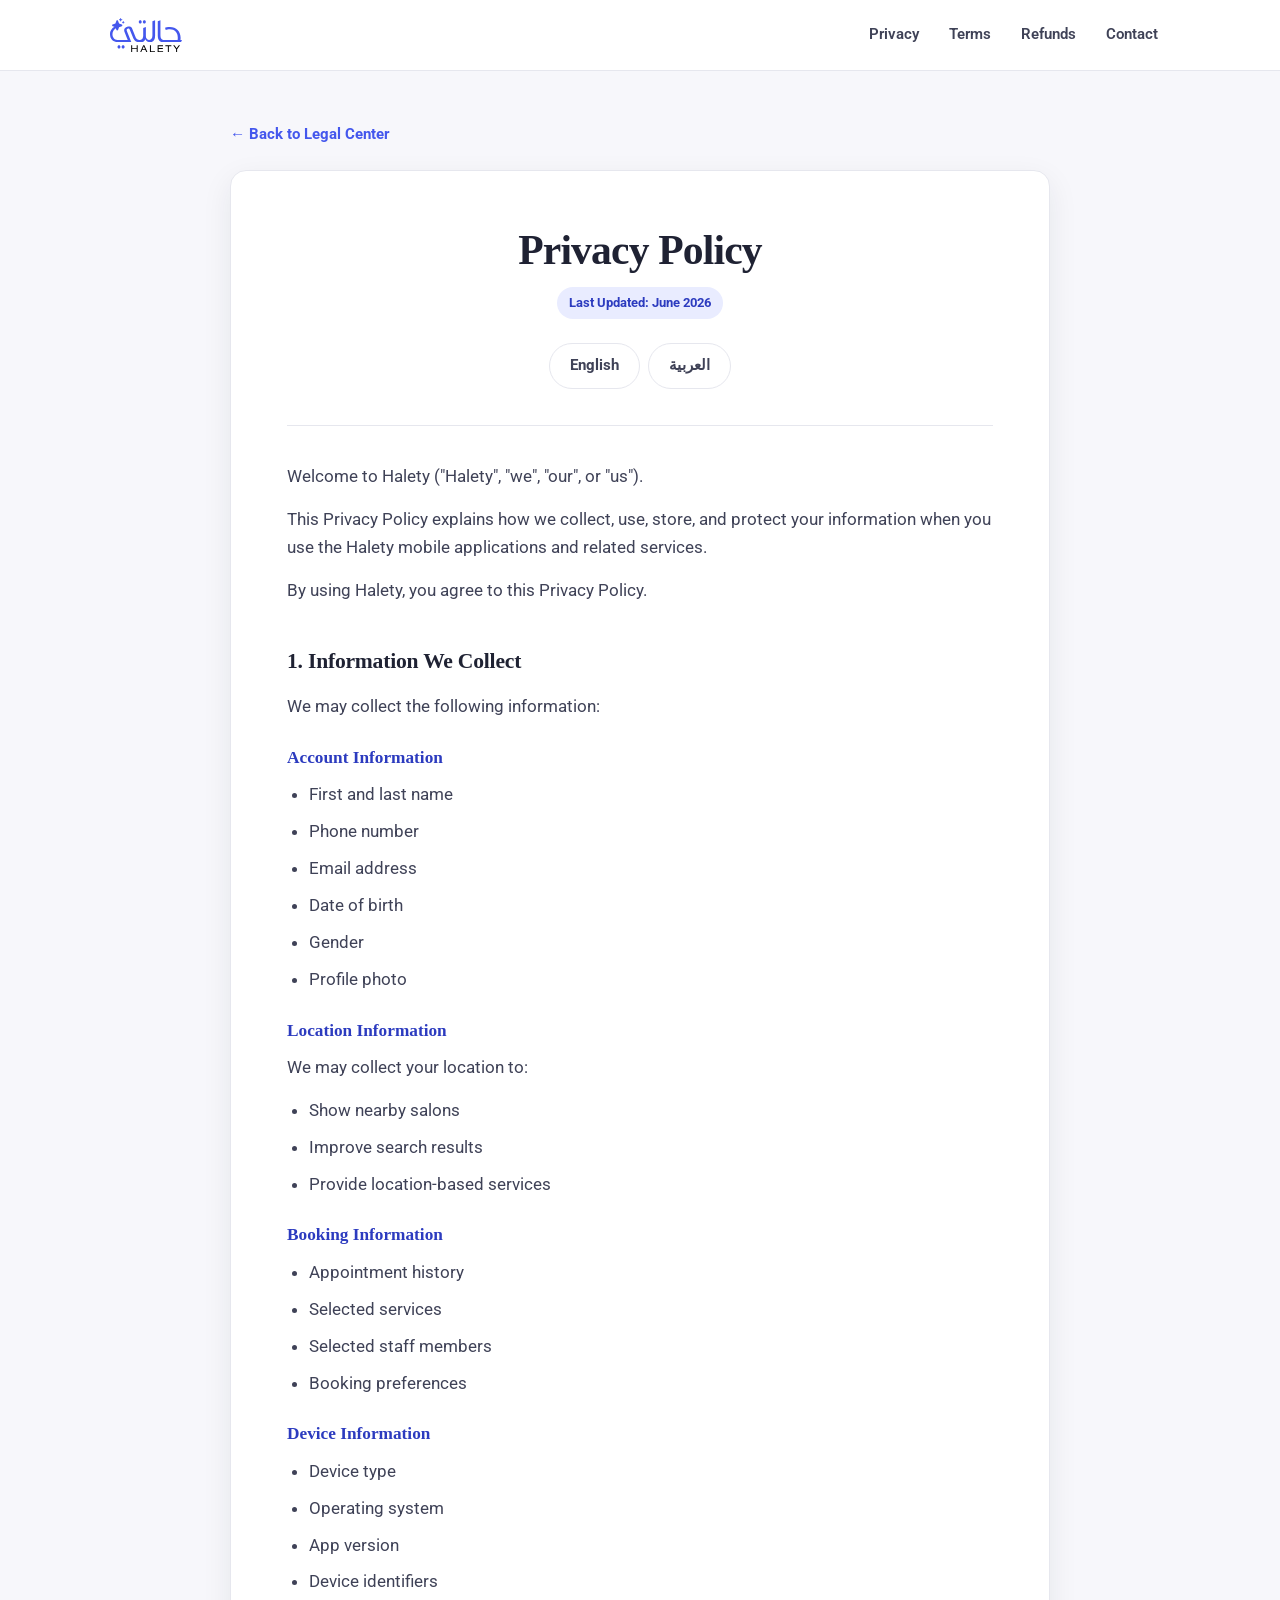
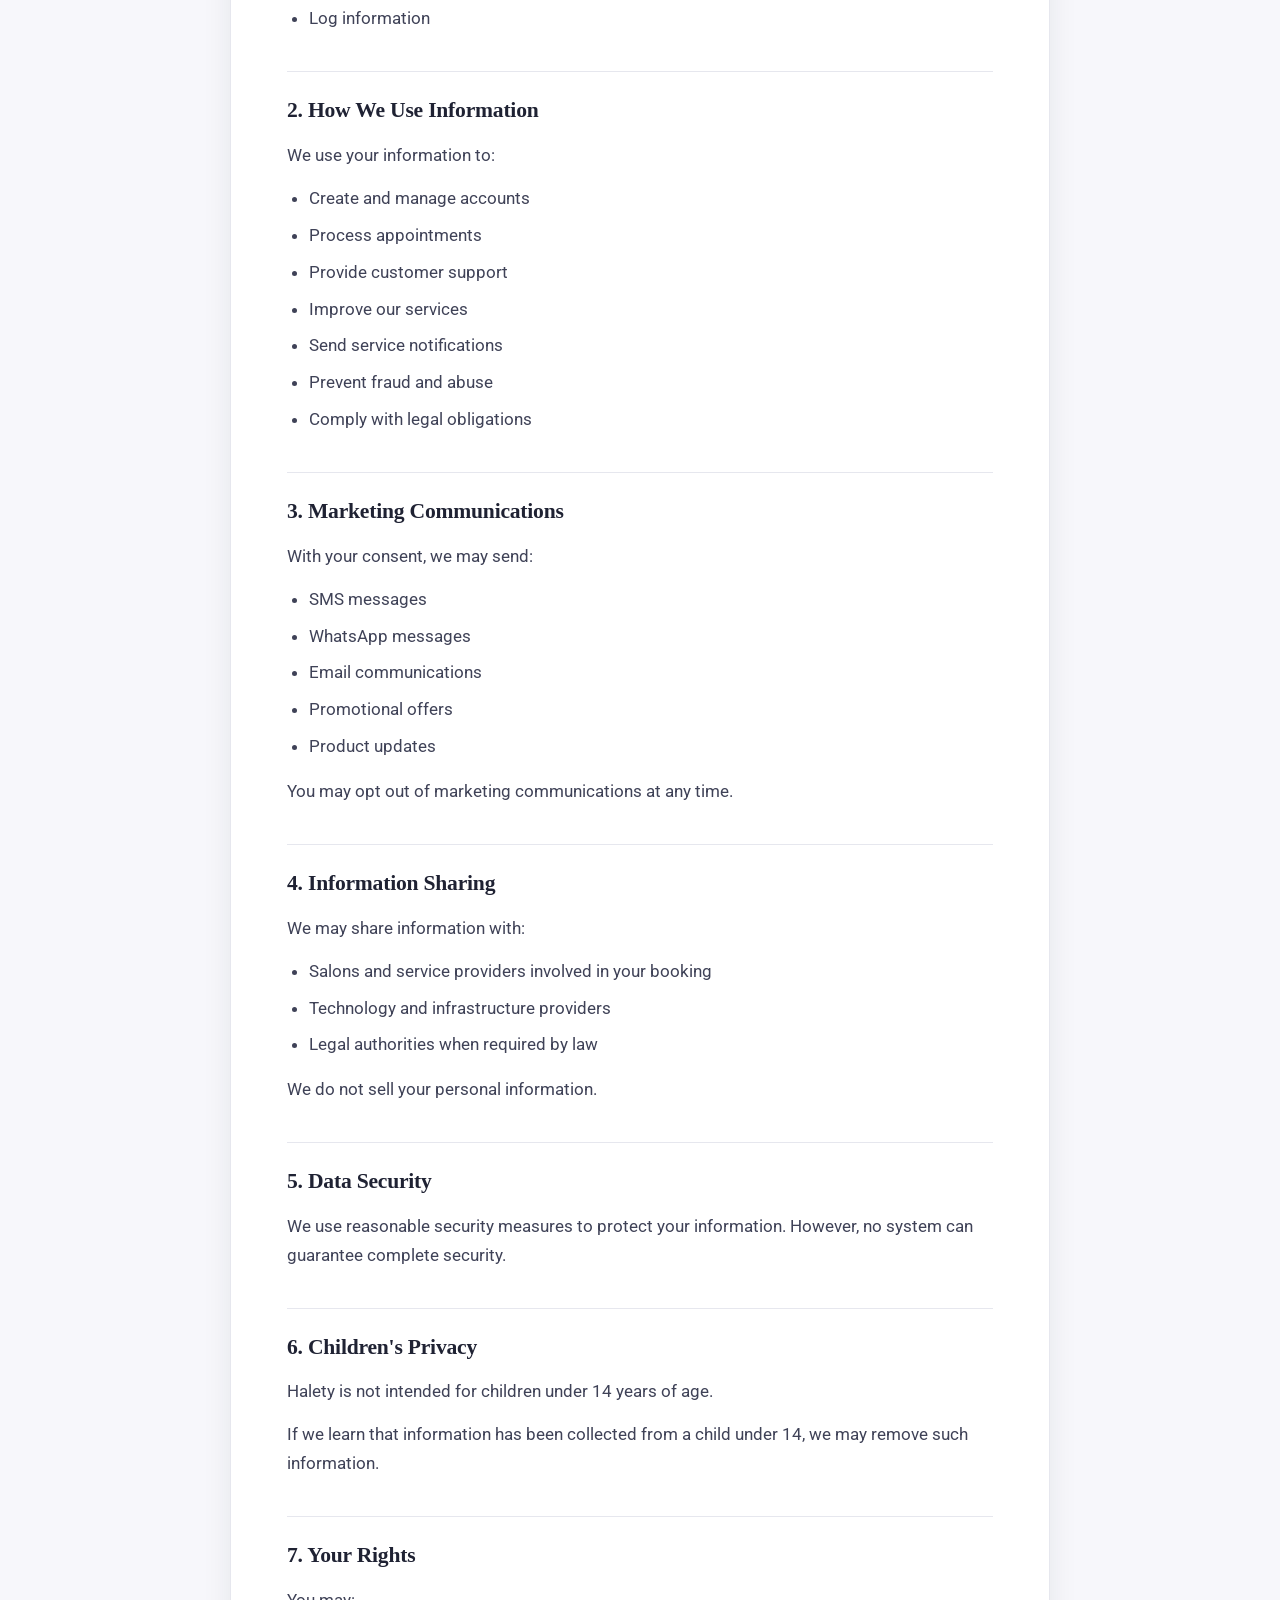
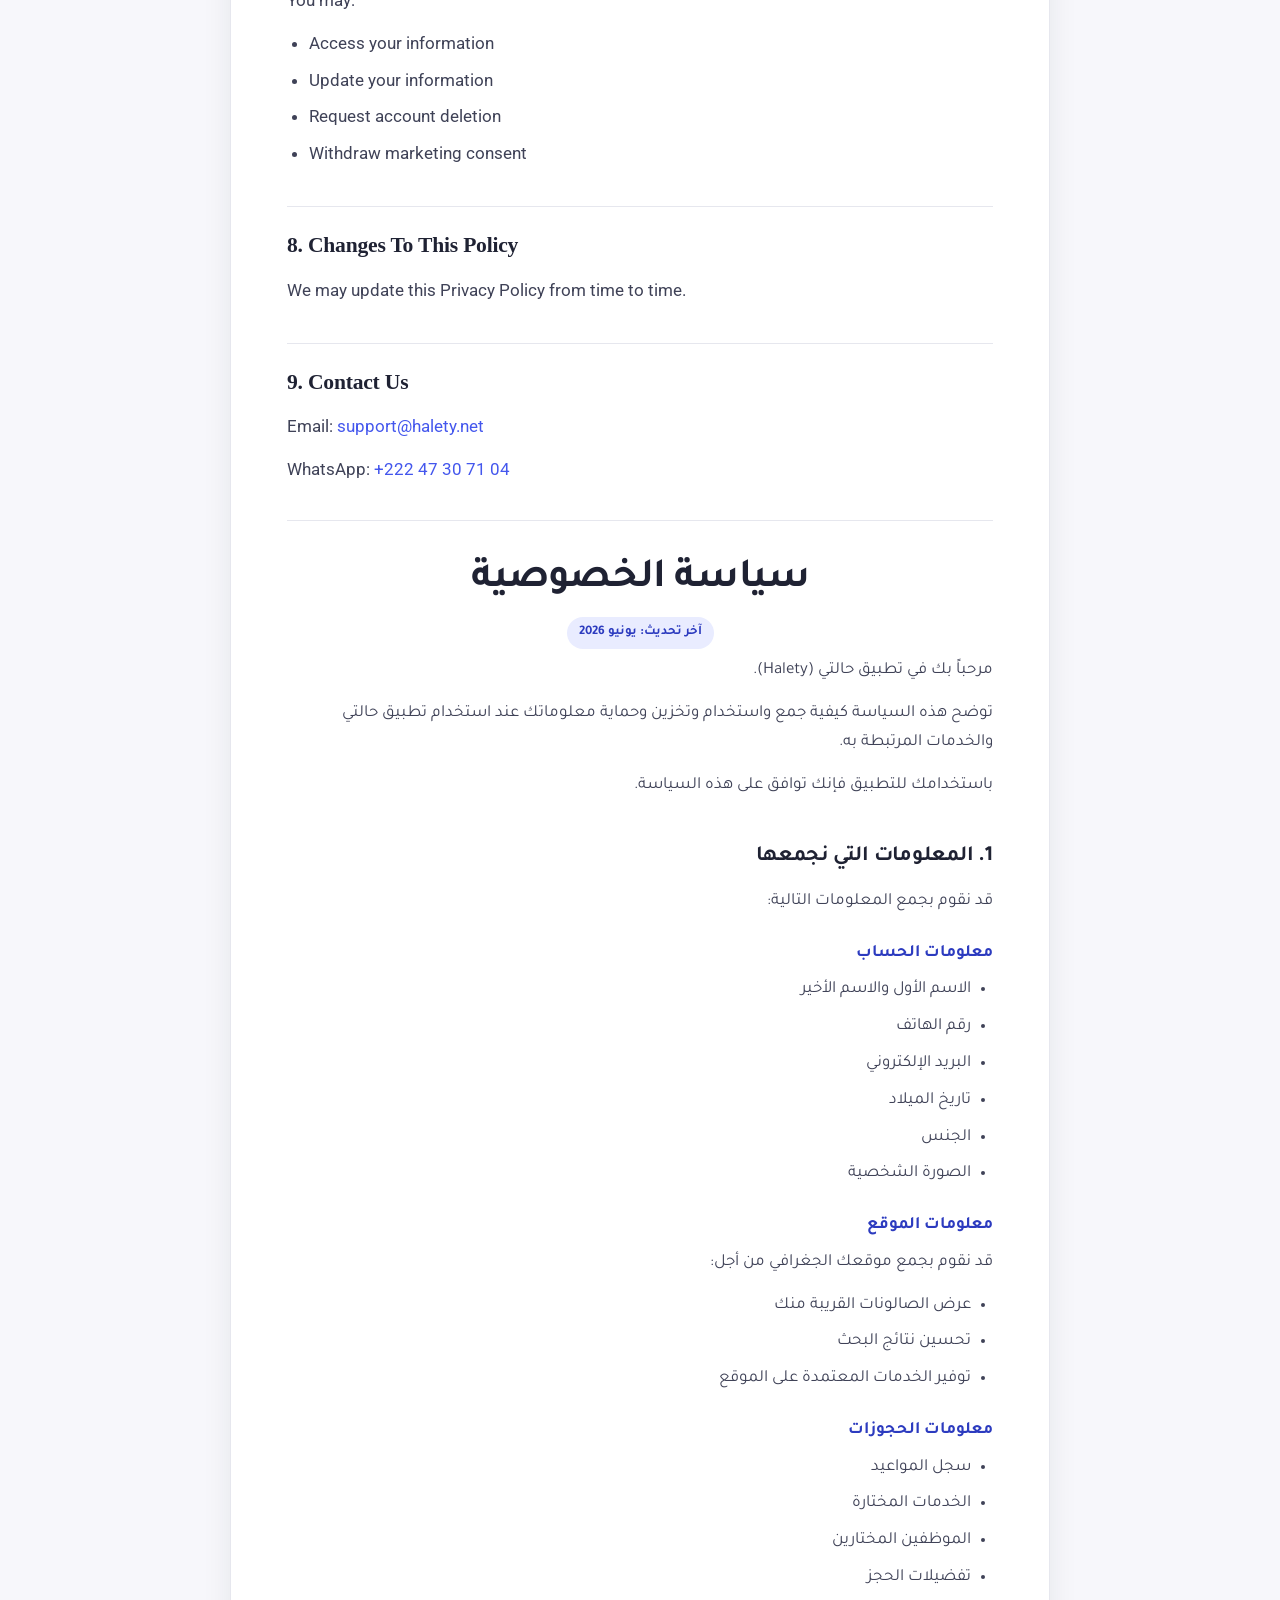
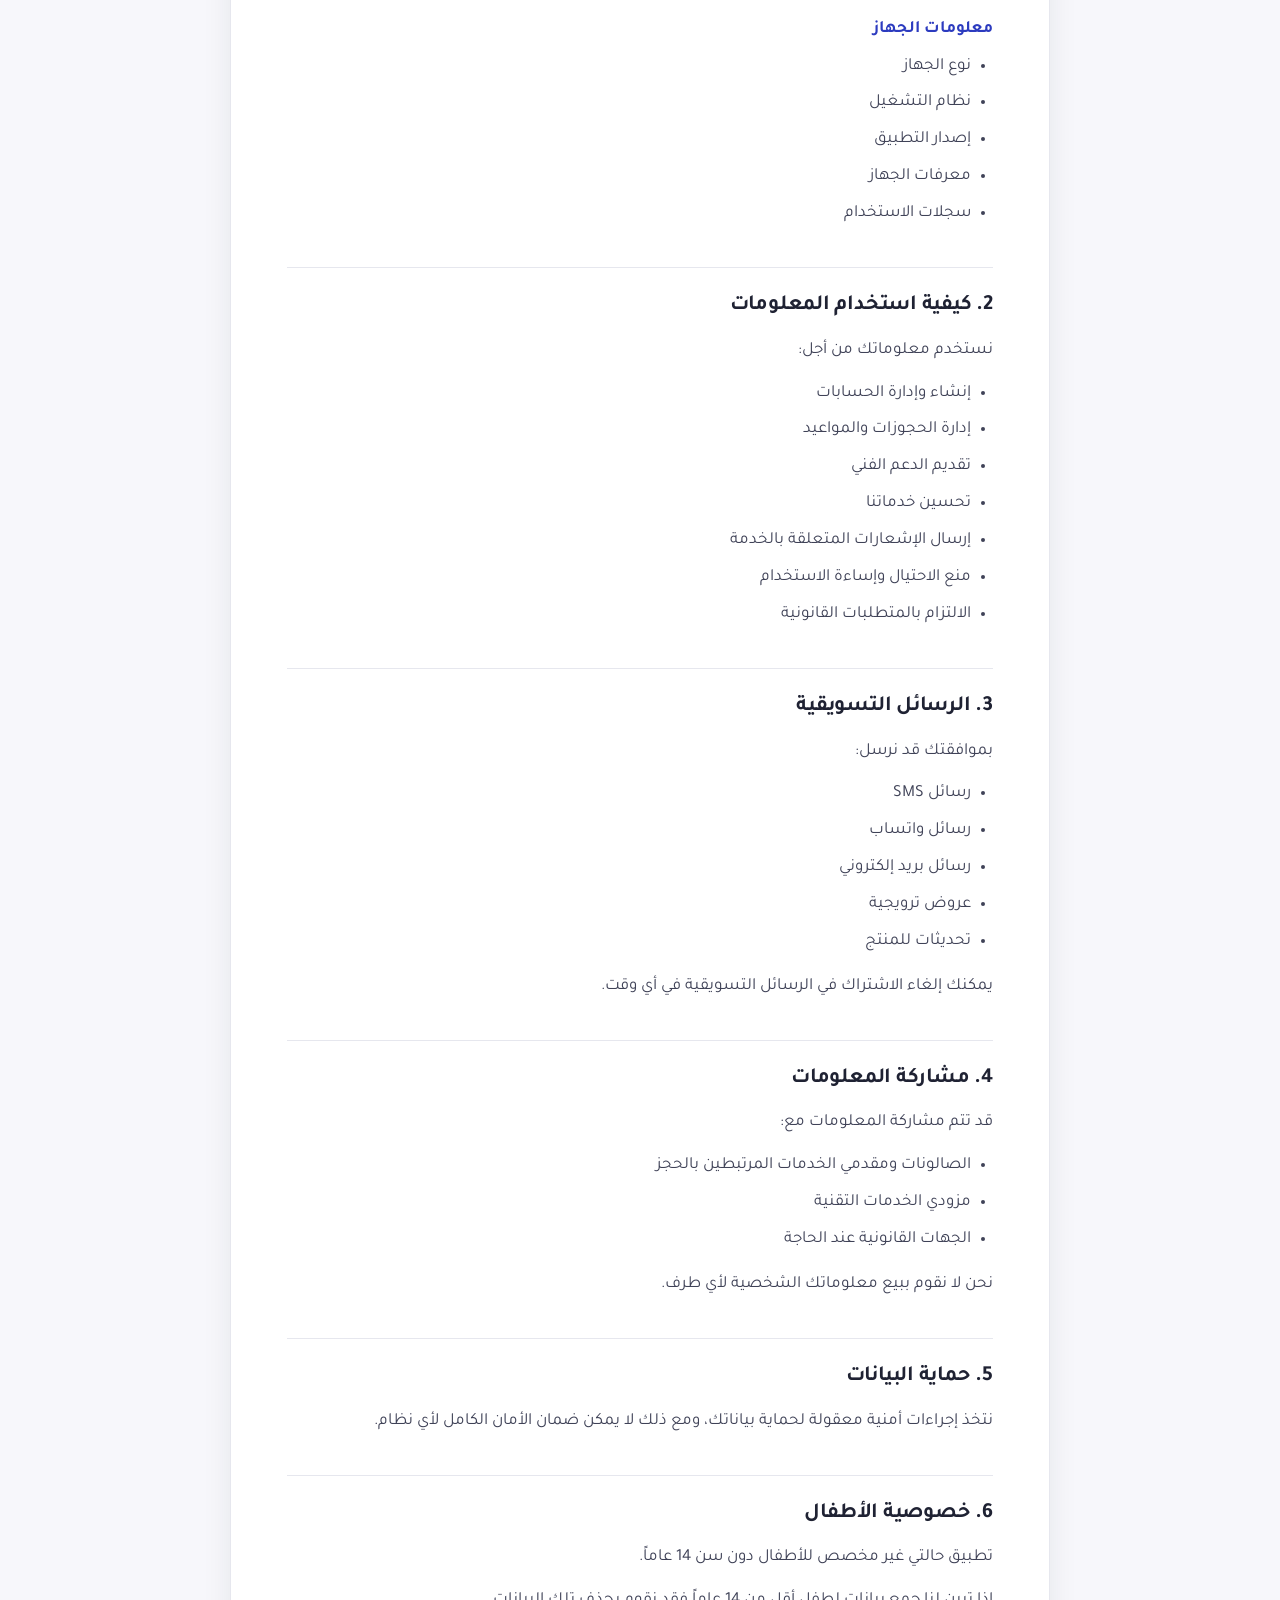
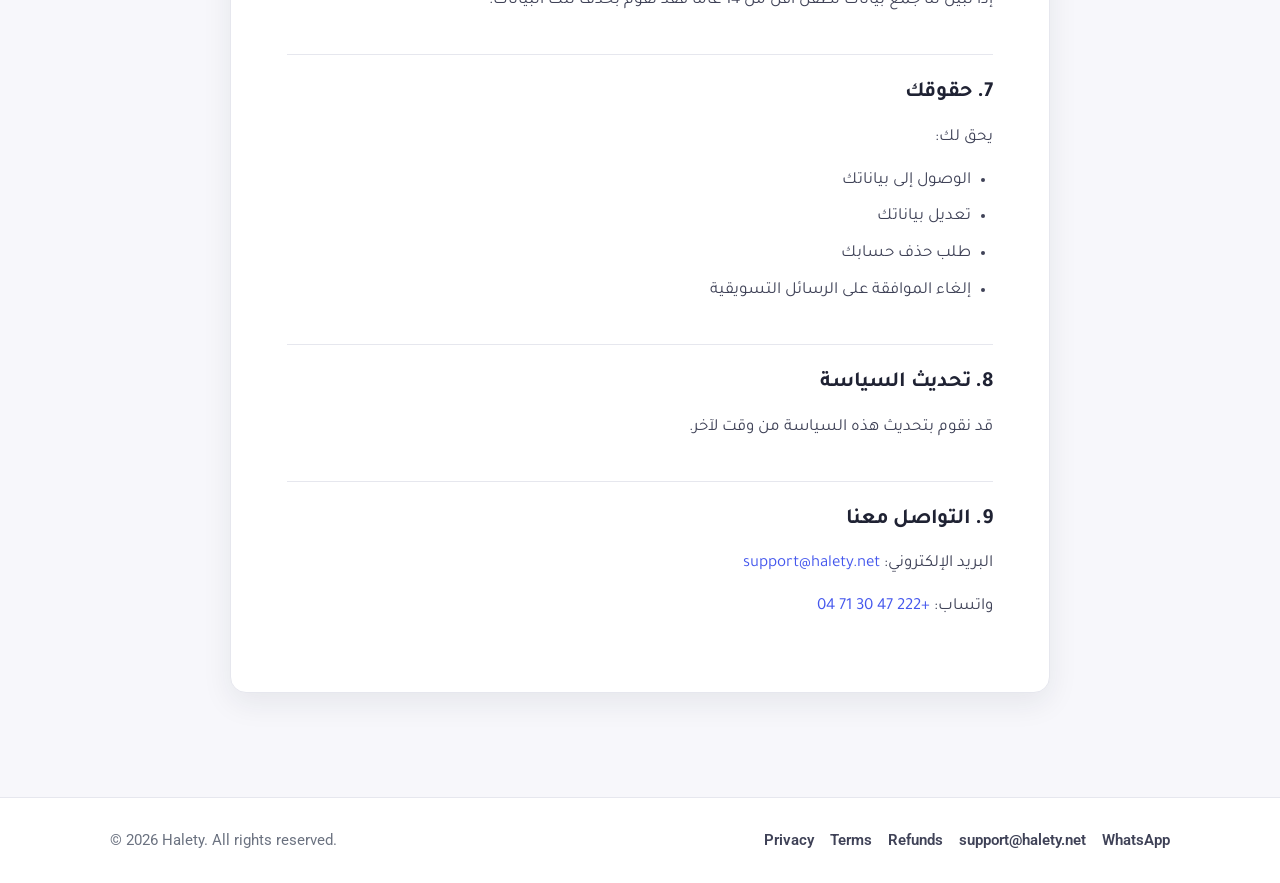
==== commit 26639896: "feat: Update support email to halety.net across all legal documents and add Account Deletion guide f" ====
--- a/privacy-policy/privacy-policy.html
+++ b/privacy-policy/privacy-policy.html
@@ -21,7 +21,7 @@
         <a href="../privacy-policy/privacy-policy.html">Privacy</a>
         <a href="../terms-of-service/terms-of-service.html">Terms</a>
         <a href="../refund-policy/refund-policy.html">Refunds</a>
-        <a href="mailto:support@halety.com">Contact</a>
+        <a href="mailto:support@halety.net">Contact</a>
       </nav>
     </div>
   </header>
@@ -138,7 +138,7 @@
         <p>We may update this Privacy Policy from time to time.</p>
 
         <h2>9. Contact Us</h2>
-        <p>Email: <a href="mailto:support@halety.com">support@halety.com</a></p>
+        <p>Email: <a href="mailto:support@halety.net">support@halety.net</a></p>
         <p>WhatsApp: <a href="https://wa.me/22247307104">+222 47 30 71 04</a></p>
       </section>
 
@@ -245,7 +245,7 @@
         <p>قد نقوم بتحديث هذه السياسة من وقت لآخر.</p>
 
         <h2>9. التواصل معنا</h2>
-        <p>البريد الإلكتروني: <a href="mailto:support@halety.com">support@halety.com</a></p>
+        <p>البريد الإلكتروني: <a href="mailto:support@halety.net">support@halety.net</a></p>
         <p>واتساب: <a href="https://wa.me/22247307104">+222 47 30 71 04</a></p>
       </section>
     </article>
@@ -258,7 +258,7 @@
         <a href="../privacy-policy/privacy-policy.html">Privacy</a>
         <a href="../terms-of-service/terms-of-service.html">Terms</a>
         <a href="../refund-policy/refund-policy.html">Refunds</a>
-        <a href="mailto:support@halety.com">support@halety.com</a>
+        <a href="mailto:support@halety.net">support@halety.net</a>
         <a href="https://wa.me/22247307104">WhatsApp</a>
       </span>
     </div>
--- a/styles.css
+++ b/styles.css
@@ -41,6 +41,16 @@
 a { color: var(--brand); text-decoration: none; }
 a:hover { text-decoration: underline; }
 
+/* English titles use Domine (serif); Arabic titles stay on Tajawal */
+h1, h2, h3 {
+  font-family: "Domine", Georgia, "Times New Roman", serif;
+}
+[dir="rtl"] h1,
+[dir="rtl"] h2,
+[dir="rtl"] h3 {
+  font-family: "Tajawal", "Segoe UI", Tahoma, Arial, sans-serif;
+}
+
 /* ----------------------------------------------------------- Site header */
 .site-header {
   position: sticky;
